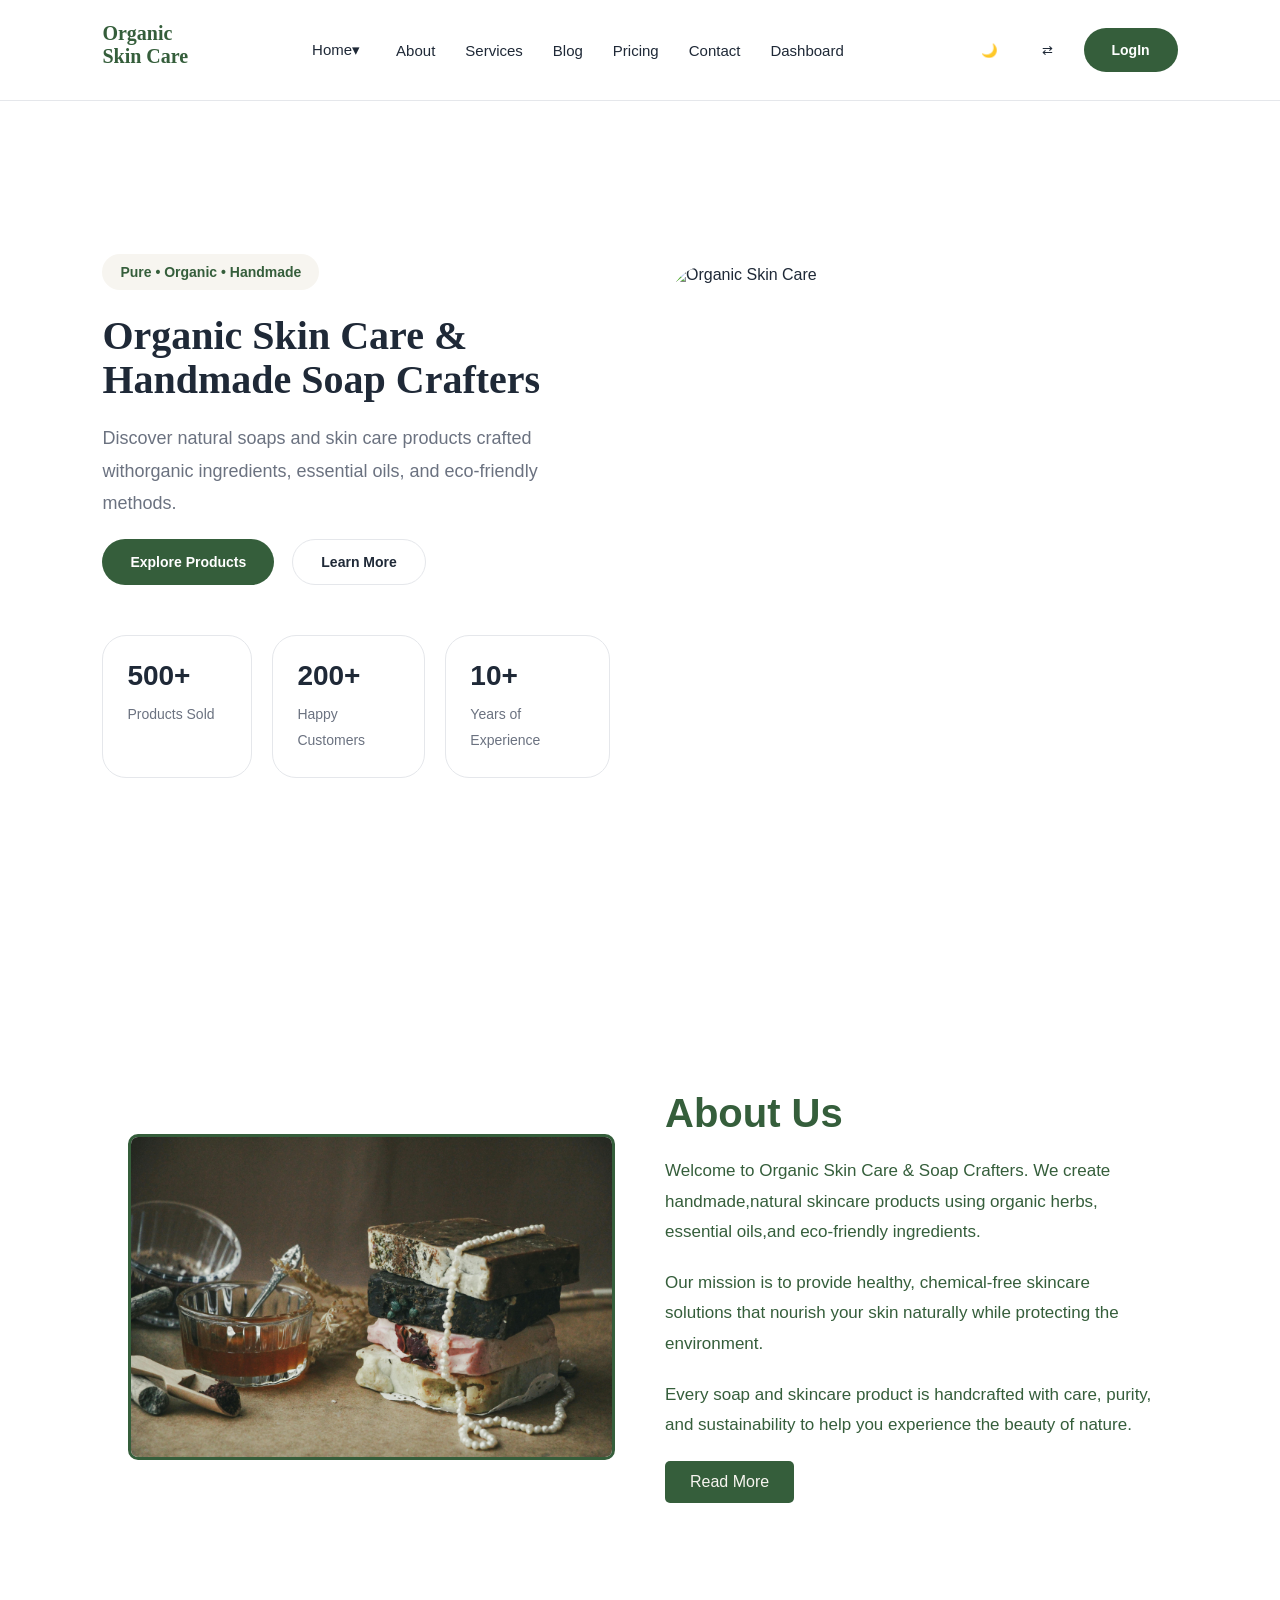
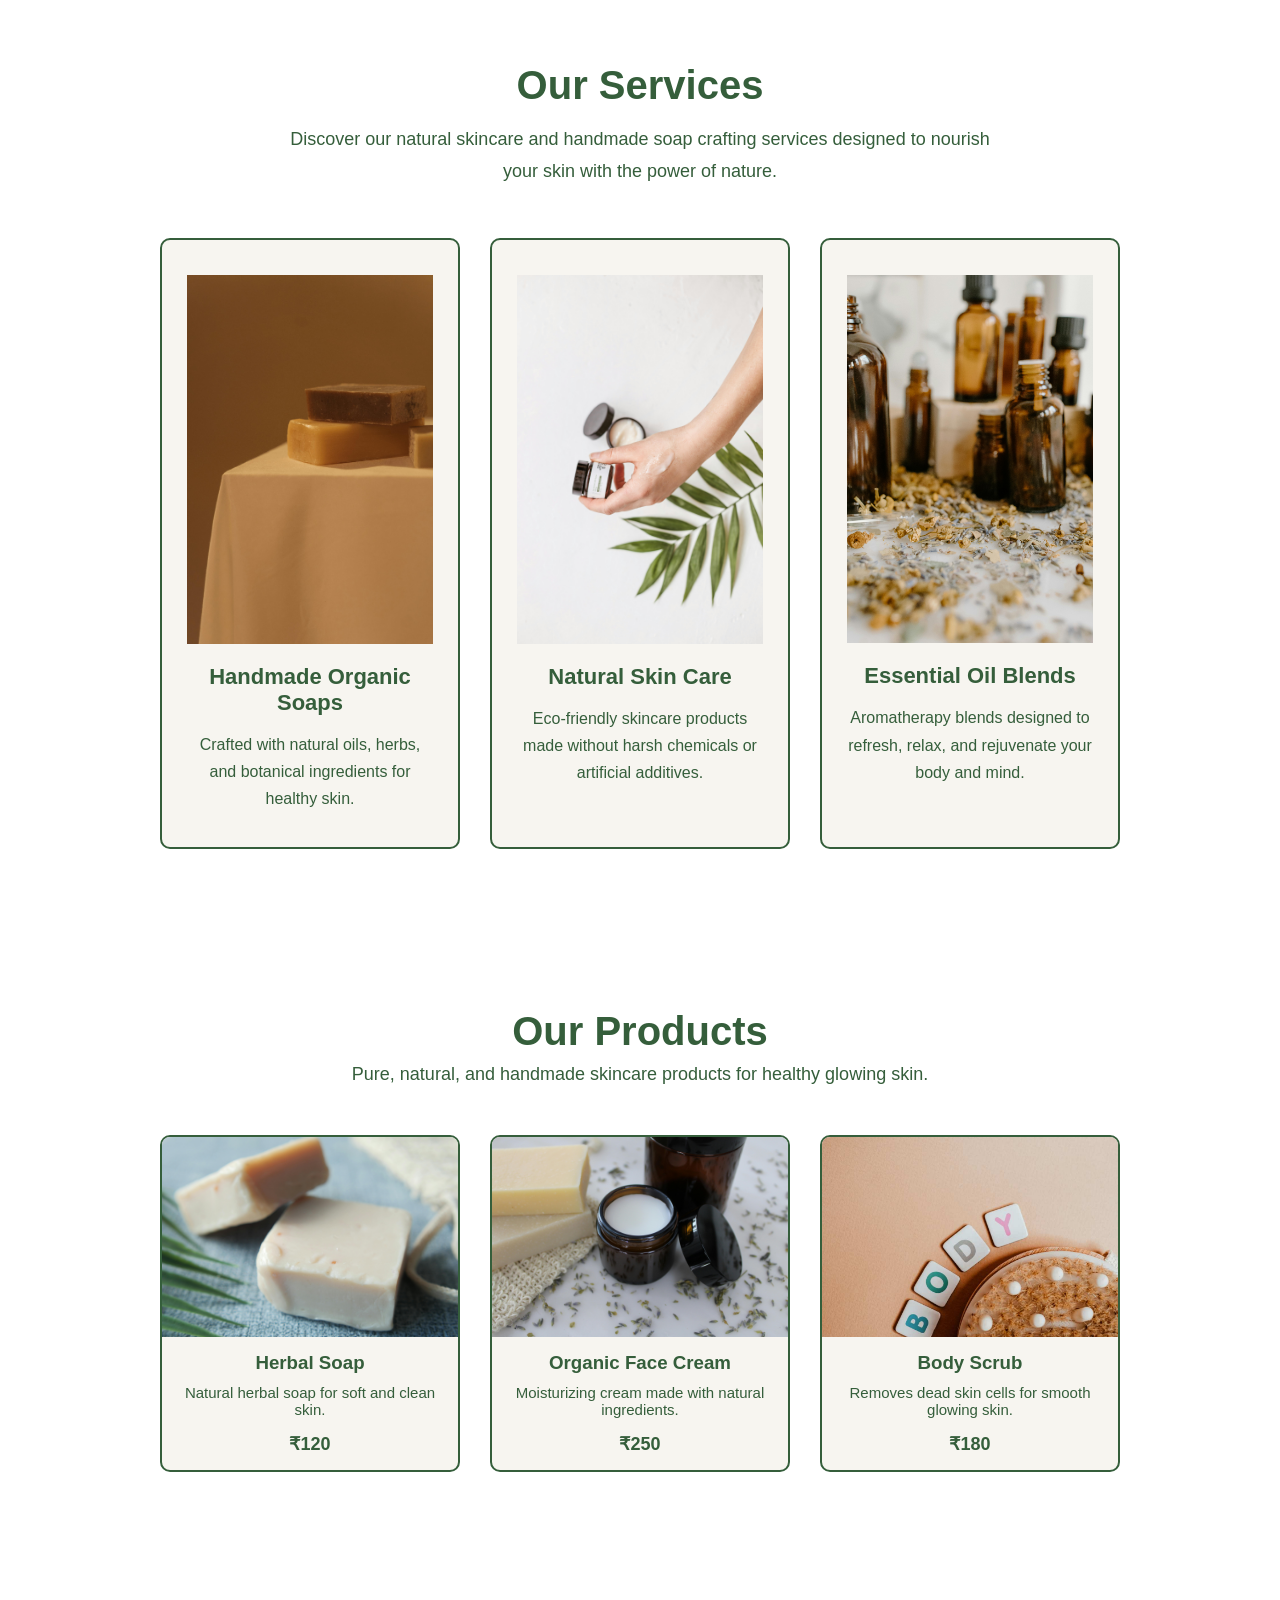
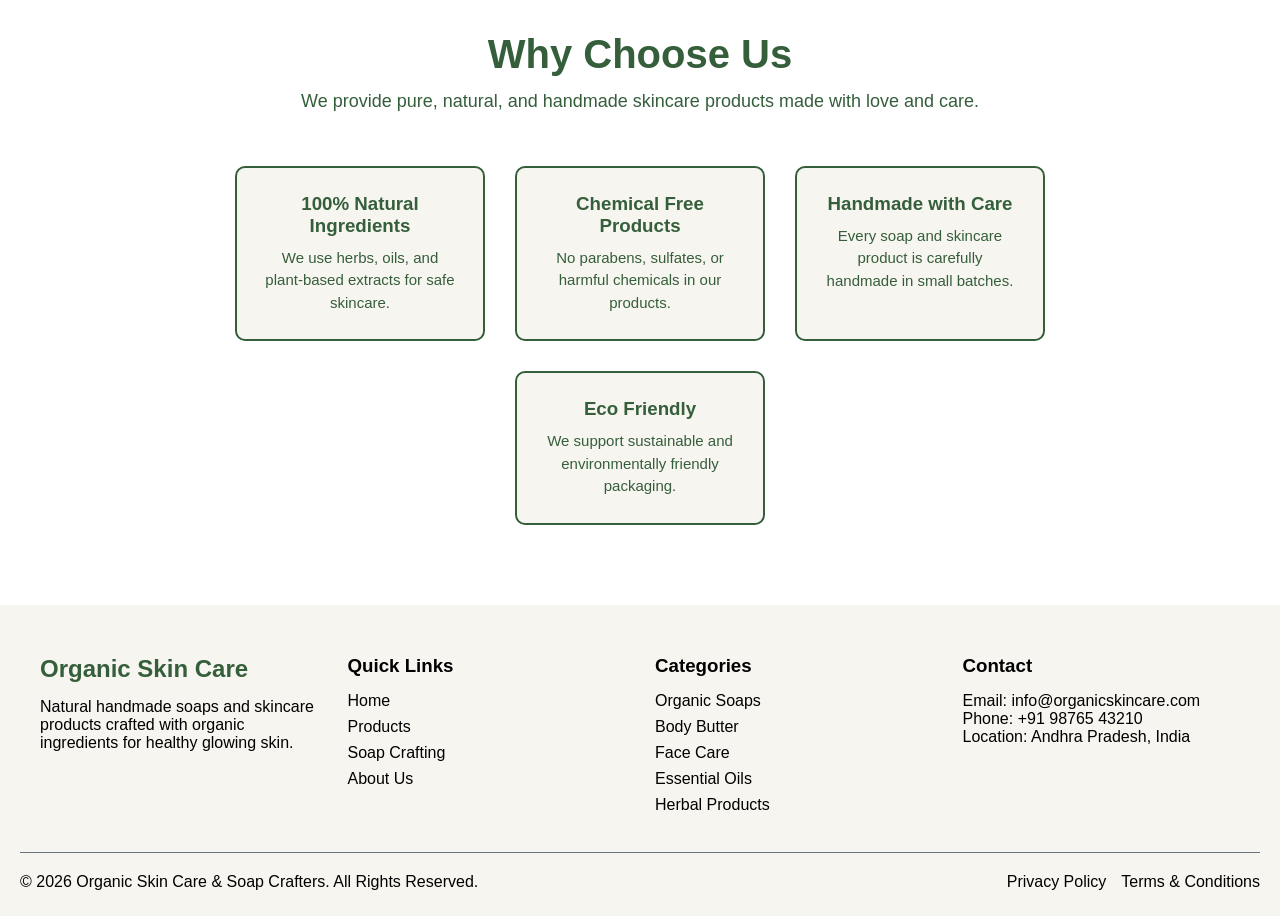
==== index.html @ d1e6b97d "first commit" ====
<!DOCTYPE html>
<html lang="en" dir="ltr">

<head>
  <meta charset="UTF-8">
  <meta name="viewport" content="width=device-width, initial-scale=1.0">
  <title>Organic Skin Care & Soap Crafters</title>
  <link rel="stylesheet" href="style.css">
</head>

<body>
  <header class="header">
      <div class="logo">
        <h2>Organic Skin Care</h2>
      </div>
    <nav class="navbar">
    <div class="nav-dropdown">
      <a href="#" class ="nav-home">
         Home▾
        <i data-lucide="chevron-down"></i>
      </a>
      <div class="dropdown-menu">
        <a href="index.html">Home-1</a>
        <a href="home-1.html">Home-2</a>
      </div>  
    </div>
    <a href="/about">About</a>
    <a href="#">Services</a>
    <a href="#">Blog</a>
    <a href="#">Pricing</a>
    <a href="#">Contact</a>
    <a href="#">Dashboard</a>
  </nav>
  <div class="header-actions">
     <button class="icon-btn" id="themeBtn">
        🌙
     </button>
    <button class="icon-btn" id="rtlBtn">
      ⇄
    </button>
    <button class="primary-btn">
        LogIn
    </button>
  </div>
  </header>

<section class="hero">
      <div class="hero-content">
        <span class="hero-tag">Pure • Organic • Handmade</span>
        <h1>Organic Skin Care & Handmade Soap Crafters</h1>
        <p>Discover natural soaps and skin care products crafted withorganic ingredients, essential oils, and eco-friendly methods.</p>
        <div class="hero-buttons">
          <button class="primary-btn">
            Explore Products
          </button>
          <button class="secondary-btn">
            Learn More
          </button>
        </div>
        <div class="hero-stats">
          <div class="stat-box">
            <h3>500+</h3>
            <p>Products Sold</p>
          </div>
          <div class="stat-box">
            <h3>200+</h3>
            <p>Happy Customers</p>
          </div>
          <div class="stat-box">
            <h3>10+</h3>
            <p>Years of Experience</p>
        </div>
        </div>
      </div>
      <div class="hero-image">
        <img
          src="https://images.unsplash.com/photo-1556228578-8c89e6adf883?q=80&w=1200&auto=format&fit=crop"
          alt="Organic Skin Care">
      </div>
  </section>

  <section class="about-section">
    <div class="about-container">
      <div class="about-image">
        <img src="images/image-7.jpg" alt="Organic Skin Care">
      </div>
      <div class="about-content">
        <h2>About Us</h2>
        <p>Welcome to Organic Skin Care & Soap Crafters. We create handmade,natural skincare products using organic herbs, essential oils,and eco-friendly ingredients.</p>
        <p>Our mission is to provide healthy, chemical-free skincare solutions that nourish your skin naturally while protecting the environment.</p>
        <p>Every soap and skincare product is handcrafted with care, purity, and sustainability to help you experience the beauty of nature.</p>        
        <a href="#" class="about-btn">Read More</a>      
      </div>    
    </div>  
  </section>

<section class="services-section">
  <div class="services-header">
    <h2>Our Services</h2>
    <p>
      Discover our natural skincare and handmade soap crafting services
      designed to nourish your skin with the power of nature.
    </p>
  </div>

  <div class="services-container">
    <div class="service-box">
      <img src="images/image-3.jpg" alt="Handmade Soap">
      <h3>Handmade Organic Soaps</h3>
      <p>
        Crafted with natural oils, herbs, and botanical ingredients for healthy skin.
      </p>
    </div>

    <div class="service-box">
      <img src="images/image-4.jpg" alt="Skin Care">
      <h3>Natural Skin Care</h3>
      <p>
        Eco-friendly skincare products made without harsh chemicals or artificial additives.
      </p>
    </div>

    <div class="service-box">
      <img src="images/image-5.jpg" alt="Essential Oils">
      <h3>Essential Oil Blends</h3>
      <p>
        Aromatherapy blends designed to refresh, relax, and rejuvenate your body and mind.
      </p>
    </div>
  </div>
</section>

<section class="products-section">
  <div class="products-header">
    <h2>Our Products</h2>
    <p>Pure, natural, and handmade skincare products for healthy glowing skin.</p>
  </div>
  <div class="products-container">
    <div class="product-card">
      <img src="images/image-1.jpg" alt="Herbal Soap">
      <h3>Herbal Soap</h3>
      <p>Natural herbal soap for soft and clean skin.</p>
      <span>₹120</span>
    </div>
   <div class="product-card">
  <img src="images/image-2.jpg" alt="Face Cream">
  <h3>Organic Face Cream</h3>
  <p>Moisturizing cream made with natural ingredients.</p>
  <span>₹250</span>
</div>

<div class="product-card">
  <img src="images/image-6.jpg" alt="Body Scrub">
  <h3>Body Scrub</h3>
  <p>Removes dead skin cells for smooth glowing skin.</p>
  <span>₹180</span>
</div>
  </div>
</section>

<section class="why-choose-section">
  <div class="why-header">
    <h2>Why Choose Us</h2>
    <p>
      We provide pure, natural, and handmade skincare products made with love and care.
    </p>
  </div>
  <div class="why-container">
    <div class="why-box">
      <h3>100% Natural Ingredients</h3>
      <p>We use herbs, oils, and plant-based extracts for safe skincare.</p>
    </div>

    <div class="why-box">
      <h3>Chemical Free Products</h3>
      <p>No parabens, sulfates, or harmful chemicals in our products.</p>
    </div>

    <div class="why-box">
      <h3>Handmade with Care</h3>
      <p>Every soap and skincare product is carefully handmade in small batches.</p>
    </div>

    <div class="why-box">
      <h3>Eco Friendly</h3>
      <p>We support sustainable and environmentally friendly packaging.</p>
    </div>
  </div>
</section>

<footer class="footer">

    <div class="footer-container">

        <div class="footer-box">
            <h2>Organic Skin Care</h2>
            <p>
                Natural handmade soaps and skincare products crafted with organic ingredients for healthy glowing skin.
            </p>
        </div>

        <div class="footer-box">
            <h3>Quick Links</h3>
            <ul>
                <li>Home</li>
                <li>Products</li>
                <li>Soap Crafting</li>
                <li>About Us</li>
            </ul>
        </div>

        <div class="footer-box">
            <h3>Categories</h3>
            <ul>
                <li>Organic Soaps</li>
                <li>Body Butter</li>
                <li>Face Care</li>
                <li>Essential Oils</li>
                <li>Herbal Products</li>
            </ul>
        </div>

        <div class="footer-box">
            <h3>Contact</h3>
            <p>Email: info@organicskincare.com</p>
            <p>Phone: +91 98765 43210</p>
            <p>Location: Andhra Pradesh, India</p>
        </div>

    </div>

    <!-- Bottom Line -->
    <div class="footer-bottom">
        <p>© 2026 Organic Skin Care & Soap Crafters. All Rights Reserved.</p>

        <div class="footer-links">
            <a href="#">Privacy Policy</a>
            <a href="#">Terms & Conditions</a>
        </div>
    </div>

</footer>

<script>
    const themeBtn = document.getElementById("themeBtn");

  themeBtn.addEventListener("click", () => {
    document.body.classList.toggle("light");
    if (document.body.classList.contains("light")) {
    themeBtn.innerHTML = "☀️";
  } else {
    themeBtn.innerHTML = "🌙";
  }
});
  
  const rtlBtn = document.getElementById("rtlBtn");
  
  rtlBtn.addEventListener("click", () => {
    const html = document.documentElement; 
    if (html.getAttribute("dir") === "rtl") {
      html.setAttribute("dir", "ltr");
    } else {
      html.setAttribute("dir", "rtl");
    }
  });
</script>
</body>
</html>
---- style.css ----
* {
  margin: 0;
  padding: 0;
  box-sizing: border-box;
}

:root {

  --primary-color: #355e3b;
  --secondary-color: #f7f5f0;

  --white: #ffffff;
  --black: #111111;

  --text-color: #1F2937;
  --light-text: #6B7280;

  --bg-color: #ffffff;
  --card-bg: #ffffff;

  --border-color: #E5E7EB;

  --transition: 0.3s ease;
}


body.dark-mode {
  background: #101010;
  color: #f5f5dc;
}

body.rtl-mode {
  direction: rtl;
}

body {
  font-family: 'Inter', sans-serif;
  background: var(--bg-color);
  color: var(--text-color);
  transition: var(--transition);
  overflow-x: hidden;
}


html {
  scroll-behavior: smooth;
}

img {
  width: 100%;
  display: block;
}

a {
  text-decoration: none;
}

ul {
  list-style: none;
}

section {
  padding: 100px 8%;
}

.center {
  text-align: center;
}

.top-bar {
  background: var(--primary-color);
  color: white;
  text-align: center;
  padding: 14px;
  font-size: 14px;
  font-weight: 500;
}

.header {
  width: 100%;
  padding: 22px 8%;
  display: flex;
  align-items: center;
  justify-content: space-between;
  position: sticky;
  top: 0;
  z-index: 1000;
  background: rgba(255,255,255,0.9);
  backdrop-filter: blur(12px);
  border-bottom: 1px solid var(--border-color);
}

body.dark-mode .header {
  background: rgba(17,17,17,0.9);
}

.logo h2 {
  font-family: 'Playfair Display', serif;
  font-size: 20px;
  color: var(--primary-color);
  margin-bottom: 10px;
  max-width: 100px;  
}

.nav-dropdown {
  position: relative;
  display: flex;
  align-items: center;
}

.navbar {
  display: flex;
  align-items: center;
  gap: 30px;
}

.navbar a {
  text-decoration: none;
  color: var(--text-color);
  font-size: 15px;
  font-weight: 500;
  transition: 0.3s ease;
}

.navbar a:hover {
  color: var(--primary-color);
}

.nav-dropdown {
  position: relative;
}

.nav-home {
  display: flex;
  align-items: center;
  gap: 6px;
}

.dropdown-menu {
  position: absolute;
  top: 38px;
  left: 0;
  min-width: 180px;
  background: var(--card-bg);
  border: 1px solid var(--border-color);
  border-radius: 18px;
  padding: 14px;
  display: flex;
  flex-direction: column;
  gap: 10px;
  opacity: 0;
  visibility: hidden;
  transform: translateY(10px);
  transition: 0.3s ease;
  z-index: 999;
}

.nav-dropdown:hover .dropdown-menu {
  opacity: 1;
  visibility: visible;
  transform: translateY(0);
}

.dropdown-menu a {
  padding: 10px 14px;
  border-radius: 12px;
}

.dropdown-menu a:hover {
  background: var(--secondary-color);
  color: var(--primary-color);
}

.header-actions {
  display: flex;
  align-items: center;
  gap: 14px;
  margin-left: 14px;
}

.primary-btn,
.secondary-btn {
  padding: 14px 28px;
  border-radius: 999px;
  font-size: 14px;
  font-weight: 600;
  cursor: pointer;
  transition: var(--transition);
}

.primary-btn {
  background: var(--primary-color);
  color: white;
  border: none;
}

.primary-btn:hover {
  transform: translateY(-3px);
  box-shadow: 0 10px 30px var(--primary-color);
}

.secondary-btn {
  background: transparent;
  border: 1px solid var(--border-color);
  color: var(--text-color);
}

.secondary-btn:hover {
  border-color: var(--primary-color);
  color: var(--primary-color);
}

.icon-btn{
      width:44px;
      height:44px;
      border:none;
      border-radius:12px;
      background:var(--soft);
      color:var(--text);
      display:flex;
      align-items:center;
      justify-content:center;
      cursor:pointer;
      transition:.25s ease;
      border:1px solid var(--border);
    }

    .icon-btn:hover{
      transform:translateY(-2px);
      background:var(--secondary);
    }

    .btn{
      height:44px;
      padding:0 20px;
      border-radius:12px;
      border:none;
      cursor:pointer;
      font-weight:600;
      transition:.25s ease;
      display:flex;
      align-items:center;
      justify-content:center;
      white-space:nowrap;
    }

    .btn-secondary{
      background:var(--secondary);
      color:var(--text);
      border:1px solid var(--border);
    }

    .btn-primary{
      background:var(--primary);
      color:white;
    }

    .btn-primary:hover{
      background:var(--primary-hover);
    }

    .btn:hover{
      transform:translateY(-2px);
    }

.hero {
  min-height: 100vh;
  display: grid;
  grid-template-columns: repeat(2, 1fr);
  gap: 60px;
  align-items: center;
  margin-top:10px;
  padding-top:10px;
}

.hero-tag,
.section-tag {
  display: inline-block;
  padding: 10px 18px;
  background: var(--secondary-color);
  color: var(--primary-color);
  border-radius: 999px;
  font-size: 14px;
  font-weight: 600;
  margin-bottom: 24px;
}

.hero-content h1 {
  font-size: 40px;
  line-height: 1.1;
  font-family: 'Playfair Display', serif;
  margin-bottom: 20px;
}

.hero-content p {
  font-size: 18px;
  line-height: 1.8;
  color: var(--light-text);
  margin-bottom: 20px;
  max-width: 600px;
}

.hero-buttons {
  display: flex;
  gap: 18px;
  margin-bottom: 50px;
}

.hero-stats {
  display: flex;
  gap: 20px;
}

.stat-box {
  padding: 24px;
  border-radius: 24px;
  background: var(--card-bg);
  border: 1px solid var(--border-color);
  min-width: 150px;
}

.stat-box h3 {
  font-size: 28px;
  margin-bottom: 10px;
}

.stat-box p {
  margin: 0;
  font-size: 14px;
}

.hero-image img {
  height: 500px;
  object-fit: cover;
  border-radius: 36px;
}

@media(max-width:768px){
    .navbar{
        flex-direction: column;
        height: auto;
        padding: 20px;
        gap: 20px;
    }

    .nav-dropdown{
        flex-wrap: wrap;
        justify-content: center;
        gap: 18px;
    }

    .header-actions{
        flex-wrap: wrap;
        justify-content: center;
    }

    .hero{
        text-align: center;
        justify-content: center;
        padding: 0 5%;
    }

    .hero-content h1{
        font-size: 48px;
        line-height: 62px;
    }

    .hero-content p{
        font-size: 17px;
        line-height: 28px;
    }

    .hero-buttons{
        justify-content: center;
        flex-wrap: wrap;
    }
    .hero-image img {
        height: auto;
        width: 100%;
    }
}

.section-title {
  margin-bottom: 70px;
}

.section-title h2 {
  font-size: 52px;
  line-height: 1.2;
  font-family: 'Playfair Display', serif;
  margin-top: 20px;
}

.about-section{
  padding: 80px 10%;
  background: white;
}

.about-container{
  display: flex;
  align-items: center;
  justify-content: space-between;
  gap: 50px;
  flex-wrap: wrap;
}

.about-image{
  flex: 1;
}

.about-image img{
  width: 100%;
  border-radius: 10px;
  border: 3px solid #355e3b;
}

.about-content{
  flex: 1;
  min-width: 300px;
}

.about-content h2{
  font-size: 40px;
  color: #355e3b;
  margin-bottom: 20px;
}

.about-content p{
  font-size: 17px;
  line-height: 1.8;
  color: #355e3b;
  margin-bottom: 20px;
}

.about-btn{
  display: inline-block;
  padding: 12px 25px;
  background: #355e3b;
  color: #f7f5f0;
  text-decoration: none;
  border-radius: 5px;
  transition: 0.3s;
}

.about-btn:hover{
  opacity: 0.9;
}

@media(max-width: 768px){
  .about-container{
    flex-direction: column;
    text-align: center;
  }
  .about-content h2{
    font-size: 32px;
  }
}

.services-section{
  padding: 80px 10%;
  background: white;
}

.services-header{
  text-align: center;
  margin-bottom: 50px;
}

.services-header h2{
  font-size: 40px;
  color: #355e3b;
  margin-bottom: 15px;
}

.services-header p{
  font-size: 18px;
  color: #355e3b;
  max-width: 700px;
  margin: auto;
  line-height: 1.8;
}

.services-container{
  display: flex;
  justify-content: center;
  gap: 30px;
  flex-wrap: wrap;
}

.service-box{
  background: #f7f5f0;
  border: 2px solid #355e3b;
  width: 300px;
  padding: 35px 25px;
  text-align: center;
  border-radius: 10px;
  transition: 0.3s;
}

.service-box:hover{
  background: #355e3b;
  color: #f7f5f0;
  transform: translateY(-8px);
}

.service-box img{
  width: 100%;
  margin-bottom: 20px;
  filter: none;
}

.service-box h3{
  font-size: 22px;
  color: #355e3b;
  margin-bottom: 15px;
}

.service-box p{
  font-size: 16px;
  color: #355e3b;
  line-height: 1.7;
}

.service-box:hover h3,
.service-box:hover p{
  color: #f7f5f0;
}

@media(max-width: 768px){
  .services-header h2{
    font-size: 32px;
  }
  .service-box{
    width: 100%;
  }
}

.products-section{
  padding: 80px 10%;
  background: white;
}

.products-header{
  text-align: center;
  margin-bottom: 50px;
}

.products-header h2{
  font-size: 40px;
  color: #355e3b;
  margin-bottom: 10px;
}

.products-header p{
  font-size: 18px;
  color: #355e3b;
}

.products-container{
  display: flex;
  justify-content: center;
  gap: 30px;
  flex-wrap: wrap;
}

.product-card{
  width: 300px;
  border: 2px solid #355e3b;
  border-radius: 10px;
  overflow: hidden;
  text-align: center;
  background: #f7f5f0;
  transition: 0.3s;
}

.product-card:hover{
  transform: translateY(-8px);
  background: #355e3b;
}

.product-card img{
  width: 100%;
  height: 200px;
  object-fit: cover;
}

.product-card h3{
  color: #355e3b;
  margin: 15px 0 10px;
}

.product-card p{
  color: #355e3b;
  font-size: 15px;
  padding: 0 10px;
}

.product-card span{
  display: block;
  margin: 15px 0;
  font-size: 18px;
  font-weight: bold;
  color: #355e3b;
}

.product-card:hover h3,
.product-card:hover p,
.product-card:hover span{
  color: #f7f5f0;
}

@media(max-width: 768px){
  .products-header h2{
    font-size: 32px;
  }
  .product-card{
    width: 100%;
  }
}

.why-choose-section{
  padding: 80px 10%;
  background: white;
}

.why-header{
  text-align: center;
  margin-bottom: 50px;
}

.why-header h2{
  font-size: 40px;
  color: #355e3b;
  margin-bottom: 10px;
}

.why-header p{
  font-size: 18px;
  color: #355e3b;
  max-width: 700px;
  margin: auto;
  line-height: 1.6;
}

.why-container{
  display: flex;
  justify-content: center;
  gap: 30px;
  flex-wrap: wrap;
}

.why-box{
  width: 250px;
  padding: 25px;
  border: 2px solid #355e3b;
  border-radius: 10px;
  text-align: center;
  background: #f7f5f0;
  transition: 0.3s;
}

.why-box:hover{
  background: #355e3b;
  transform: translateY(-8px);
}

.why-box h3{
  color: #355e3b;
  margin-bottom: 10px;
}

.why-box p{
  color: #355e3b;
  font-size: 15px;
  line-height: 1.5;
}

.why-box:hover h3,
.why-box:hover p{
  color: #f7f5f0;
}

@media(max-width: 768px){
  .why-header h2{
    font-size: 32px;
  }
  .why-box{
    width: 100%;
  }
}

.footer {
    background: var(--secondary-color);
    color: black;
    padding: 50px 20px 20px;
}

.footer-container {
    display: grid;
    grid-template-columns: repeat(4, 1fr);
    gap: 30px;
    max-width: 1200px;
    margin: auto;
}

.footer-box h2 {
    color: var(--primary-color);
}

.footer-box h3,
.footer-box h2 {
    margin-bottom: 15px;
}

.footer-box ul {
    list-style: none;
    padding: 0;
}

.footer-box ul li {
    margin-bottom: 8px;
}

.footer-bottom {
    margin-top: 30px;
    border-top: 1px solid var(--light-text);
    padding-top: 15px;
    text-align: right;
    display: flex;
    justify-content: space-between;
    align-items: center;
    flex-wrap: wrap;
}

.footer-bottom p {
    margin: 5px 0;
    text-align: left;
}

.footer-links {
    display: flex;
    gap: 15px;
}

.footer-links a {
    color: black;
    text-decoration: none;
}

@media (max-width: 768px) {

    .footer-container {
        grid-template-columns: 1fr;
        text-align: center;
    }

    .footer-bottom {
        flex-direction: column;
        text-align: center;
        gap: 10px;
    }
    .footer-links {
        justify-content: right;
    }
}
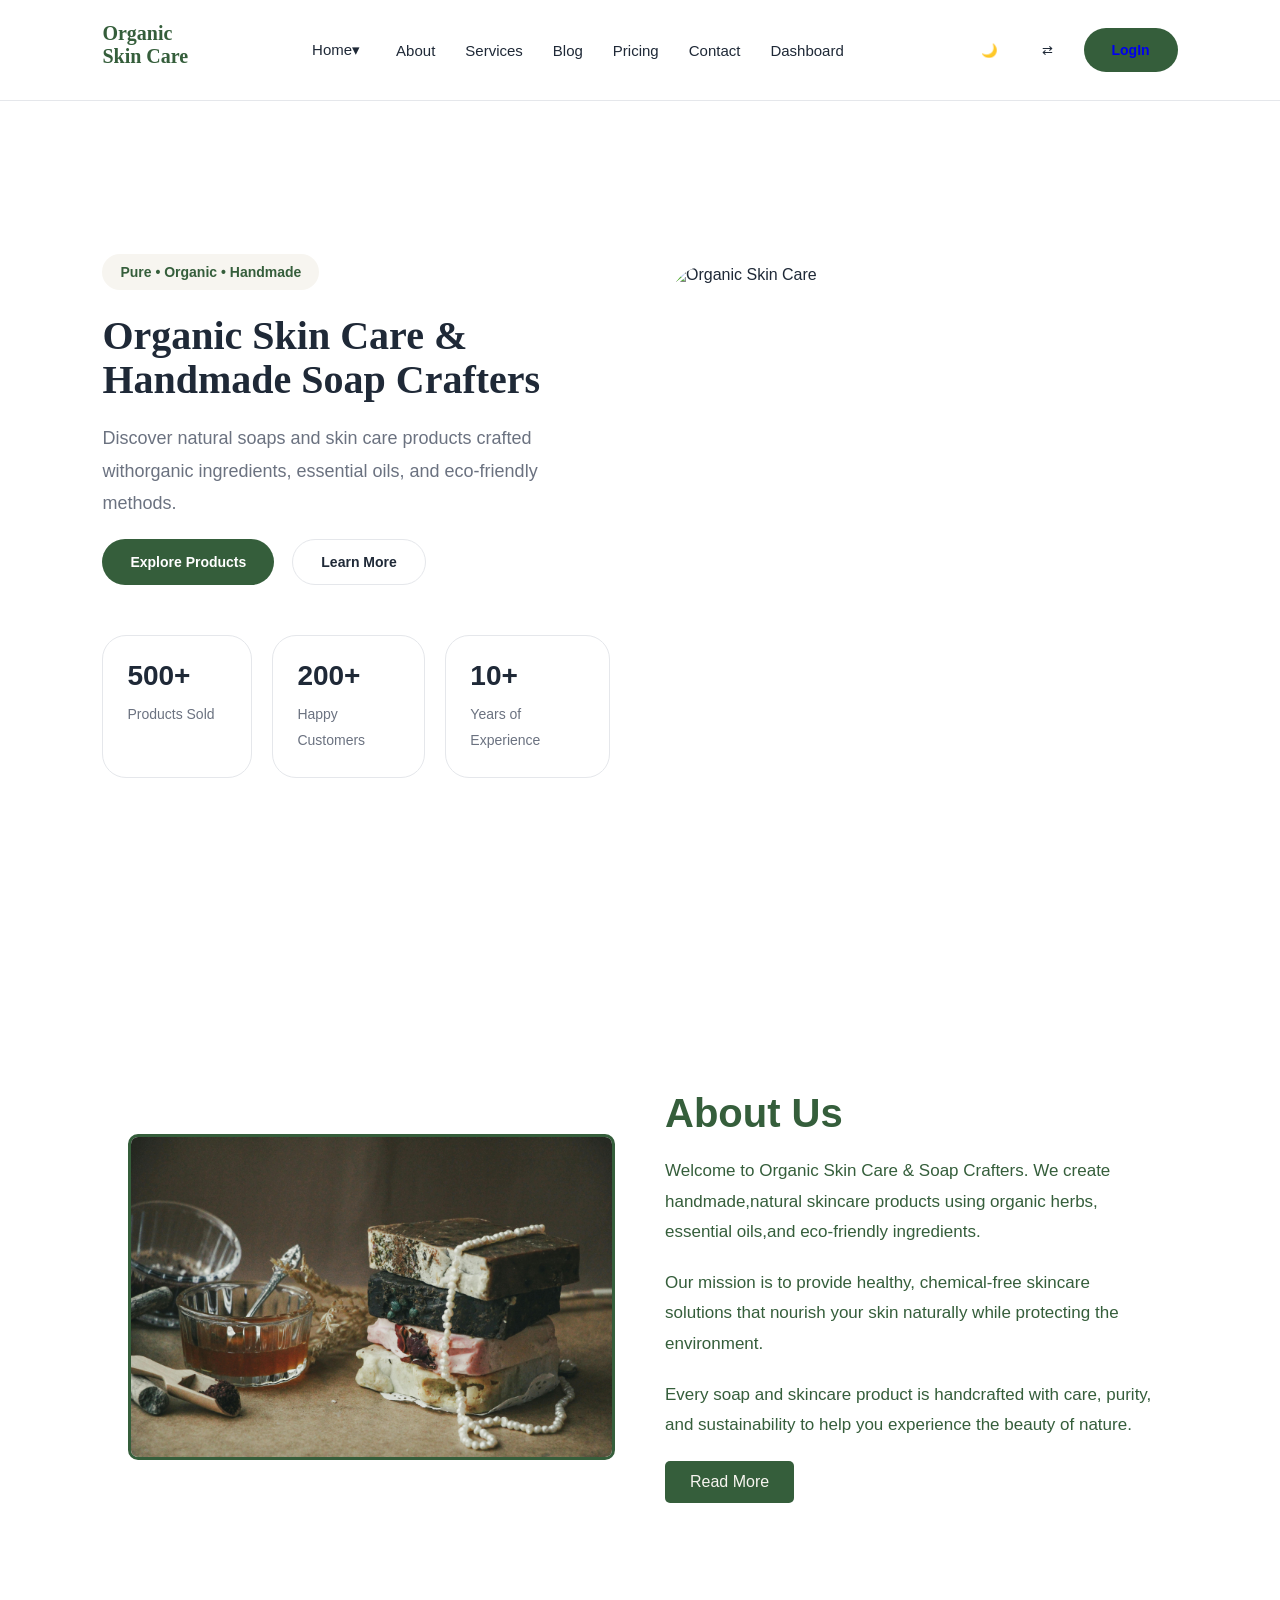
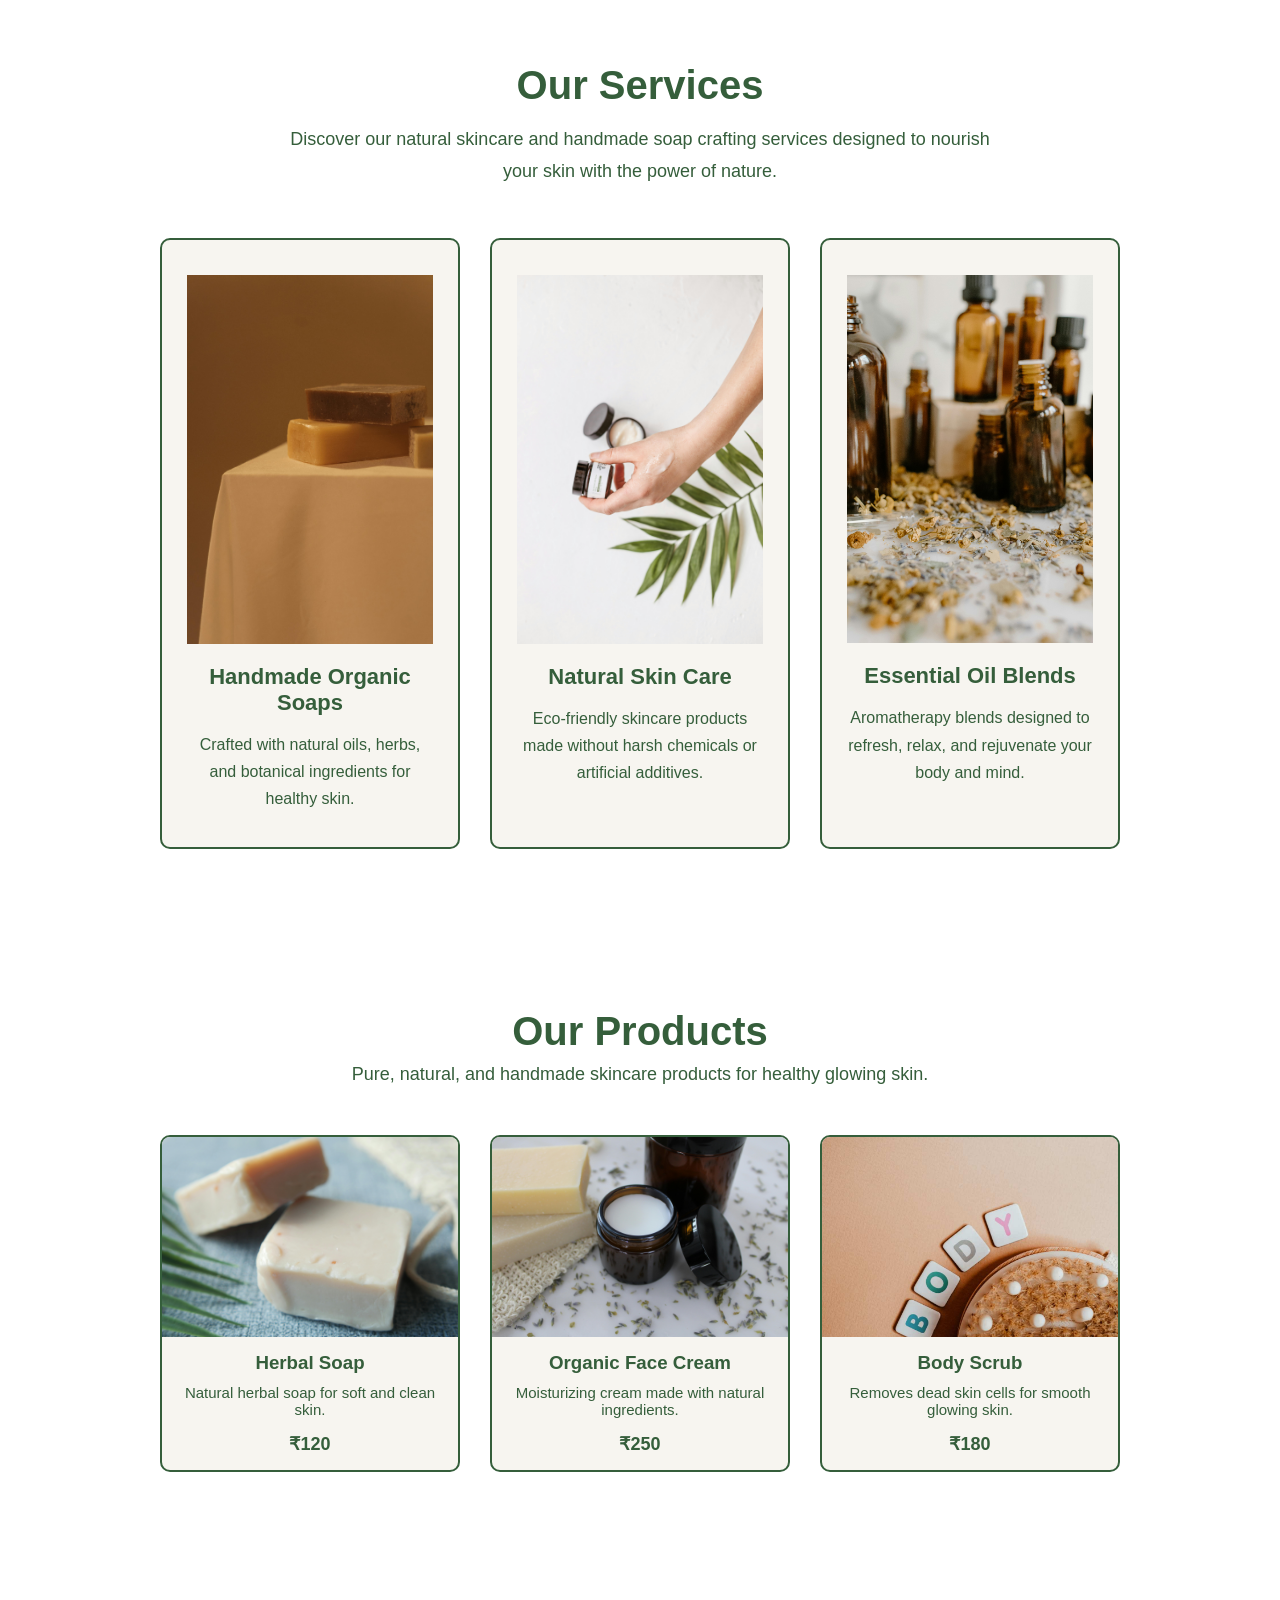
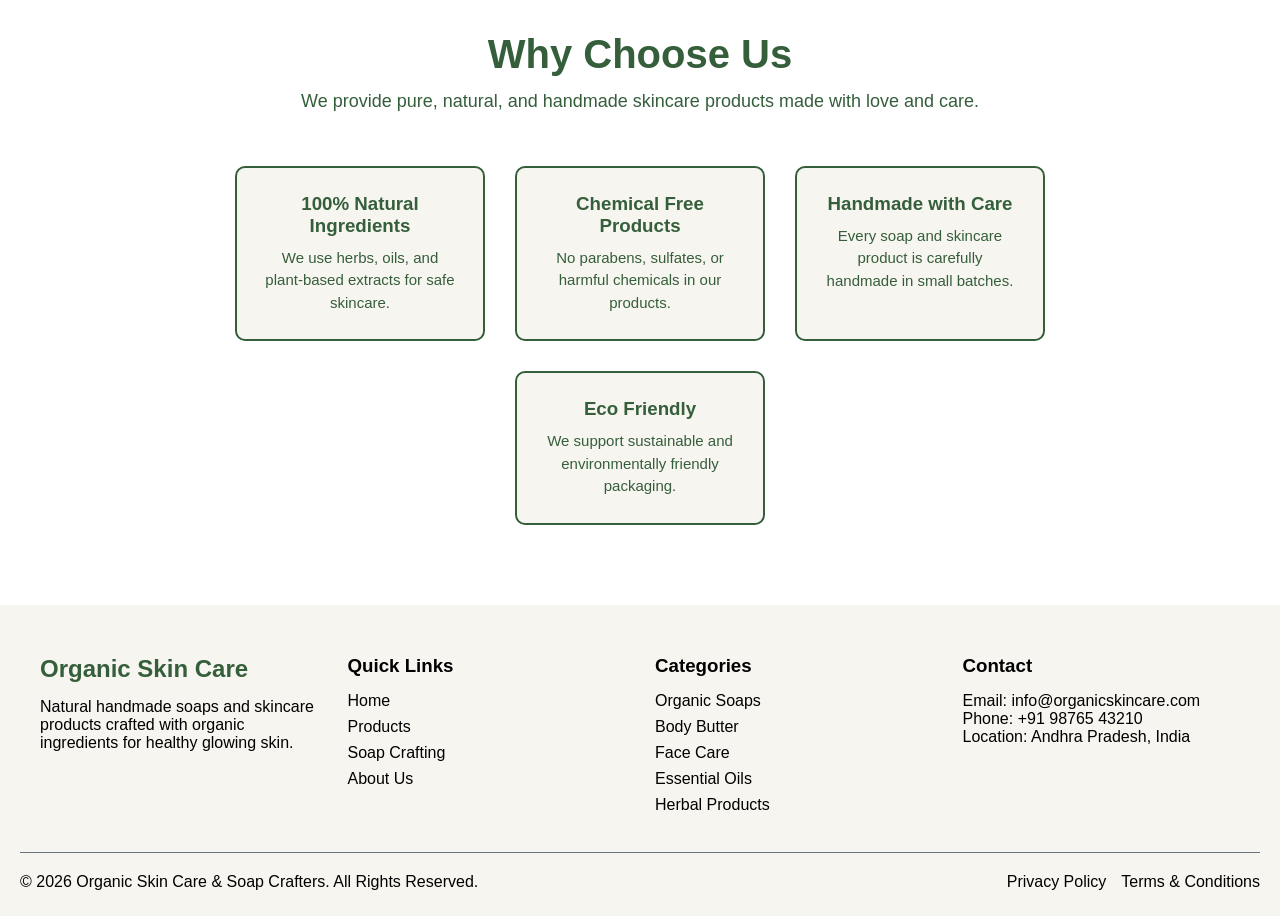
==== commit 9ed8556c: "first commit" ====
--- a/index.html
+++ b/index.html
@@ -6,6 +6,10 @@
   <meta name="viewport" content="width=device-width, initial-scale=1.0">
   <title>Organic Skin Care & Soap Crafters</title>
   <link rel="stylesheet" href="style.css">
+
+  <link rel="preconnect" href="https://fonts.googleapis.com">
+    <link rel="preconnect" href="https://fonts.gstatic.com" crossorigin>
+    <link href="https://fonts.googleapis.com/css2?family=Cormorant+Garamond:wght@400;500;600;700&family=Inter:wght@300;400;500;600;700&display=swap%22 rel="stylesheet">
 </head>
 
 <body>
@@ -25,11 +29,11 @@
       </div>  
     </div>
     <a href="/about">About</a>
-    <a href="#">Services</a>
-    <a href="#">Blog</a>
-    <a href="#">Pricing</a>
-    <a href="#">Contact</a>
-    <a href="#">Dashboard</a>
+    <a href="/services">Services</a>
+    <a href="/blog">Blog</a>
+    <a href="/pricing">Pricing</a>
+    <a href="/contact">Contact</a>
+    <a href="/dashboard">Dashboard</a>
   </nav>
   <div class="header-actions">
      <button class="icon-btn" id="themeBtn">
@@ -39,7 +43,7 @@
       ⇄
     </button>
     <button class="primary-btn">
-        LogIn
+        <a href="/login">LogIn</a>
     </button>
   </div>
   </header>
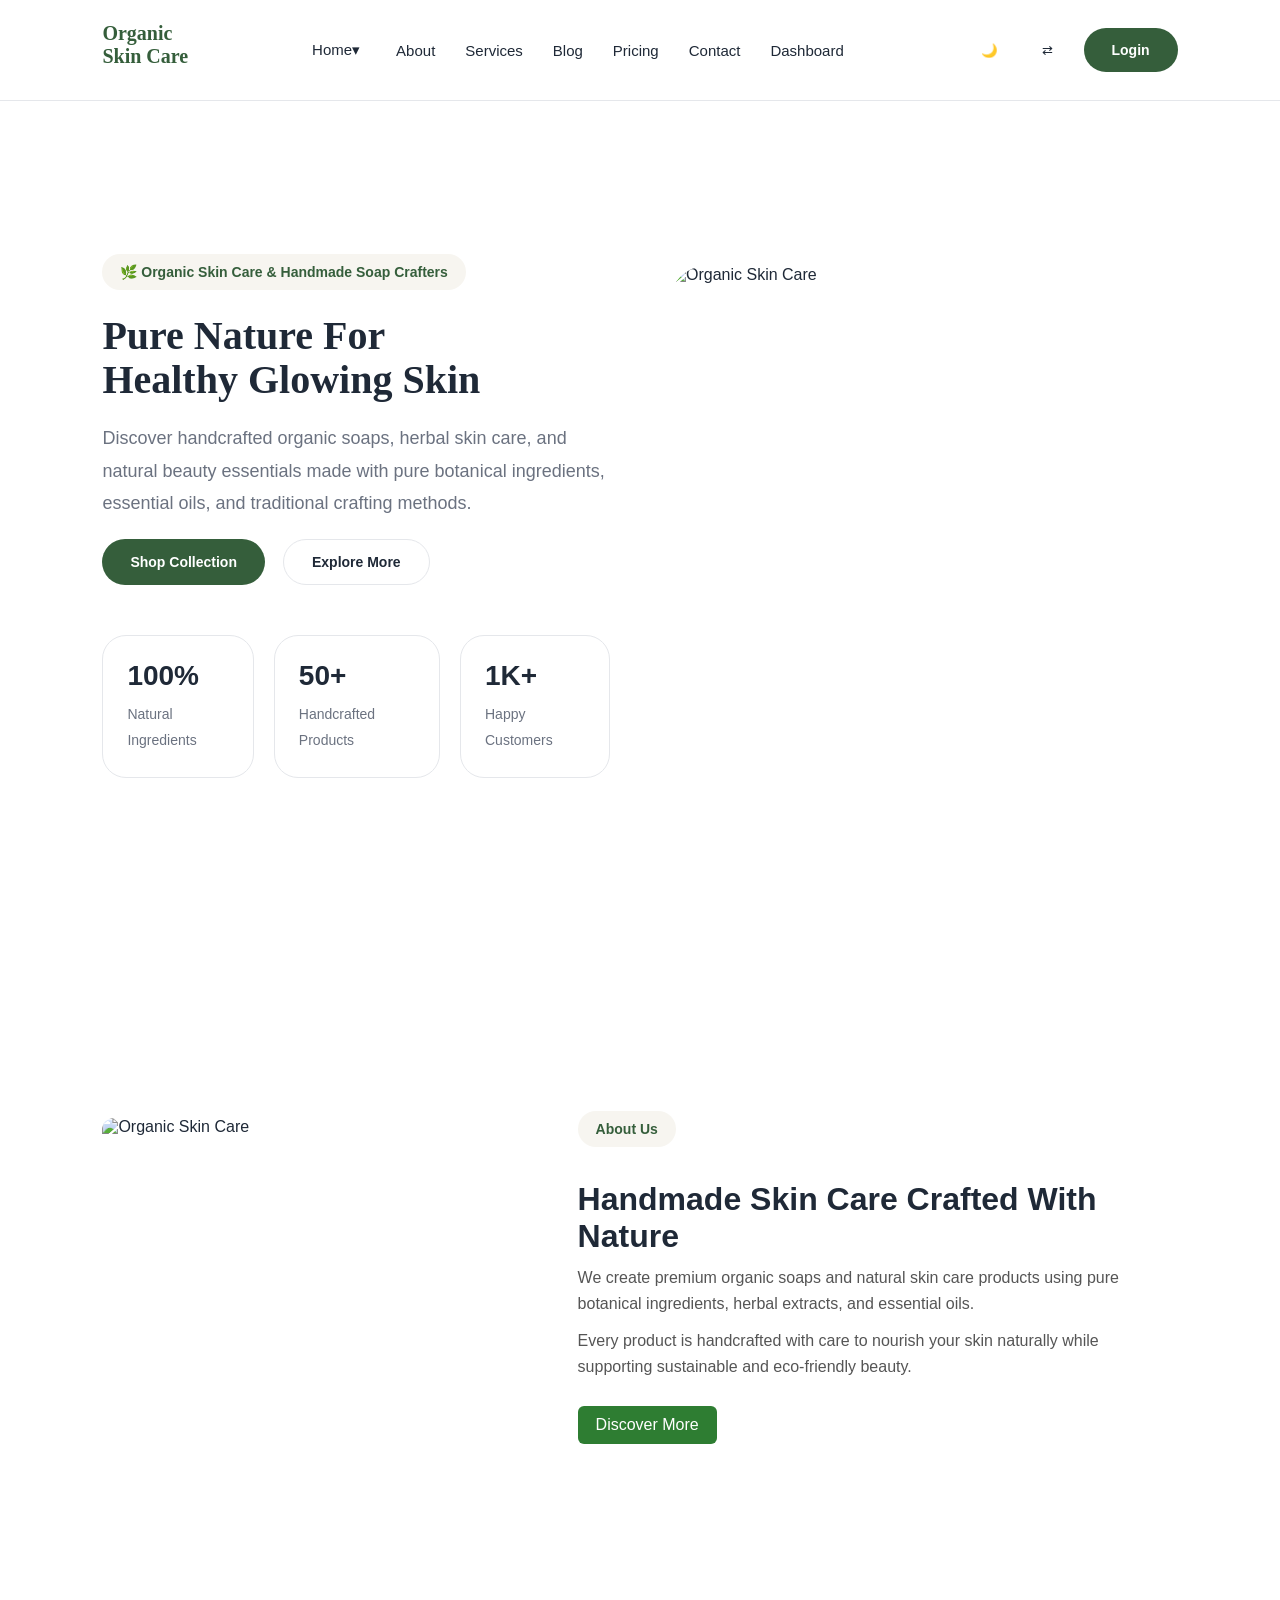
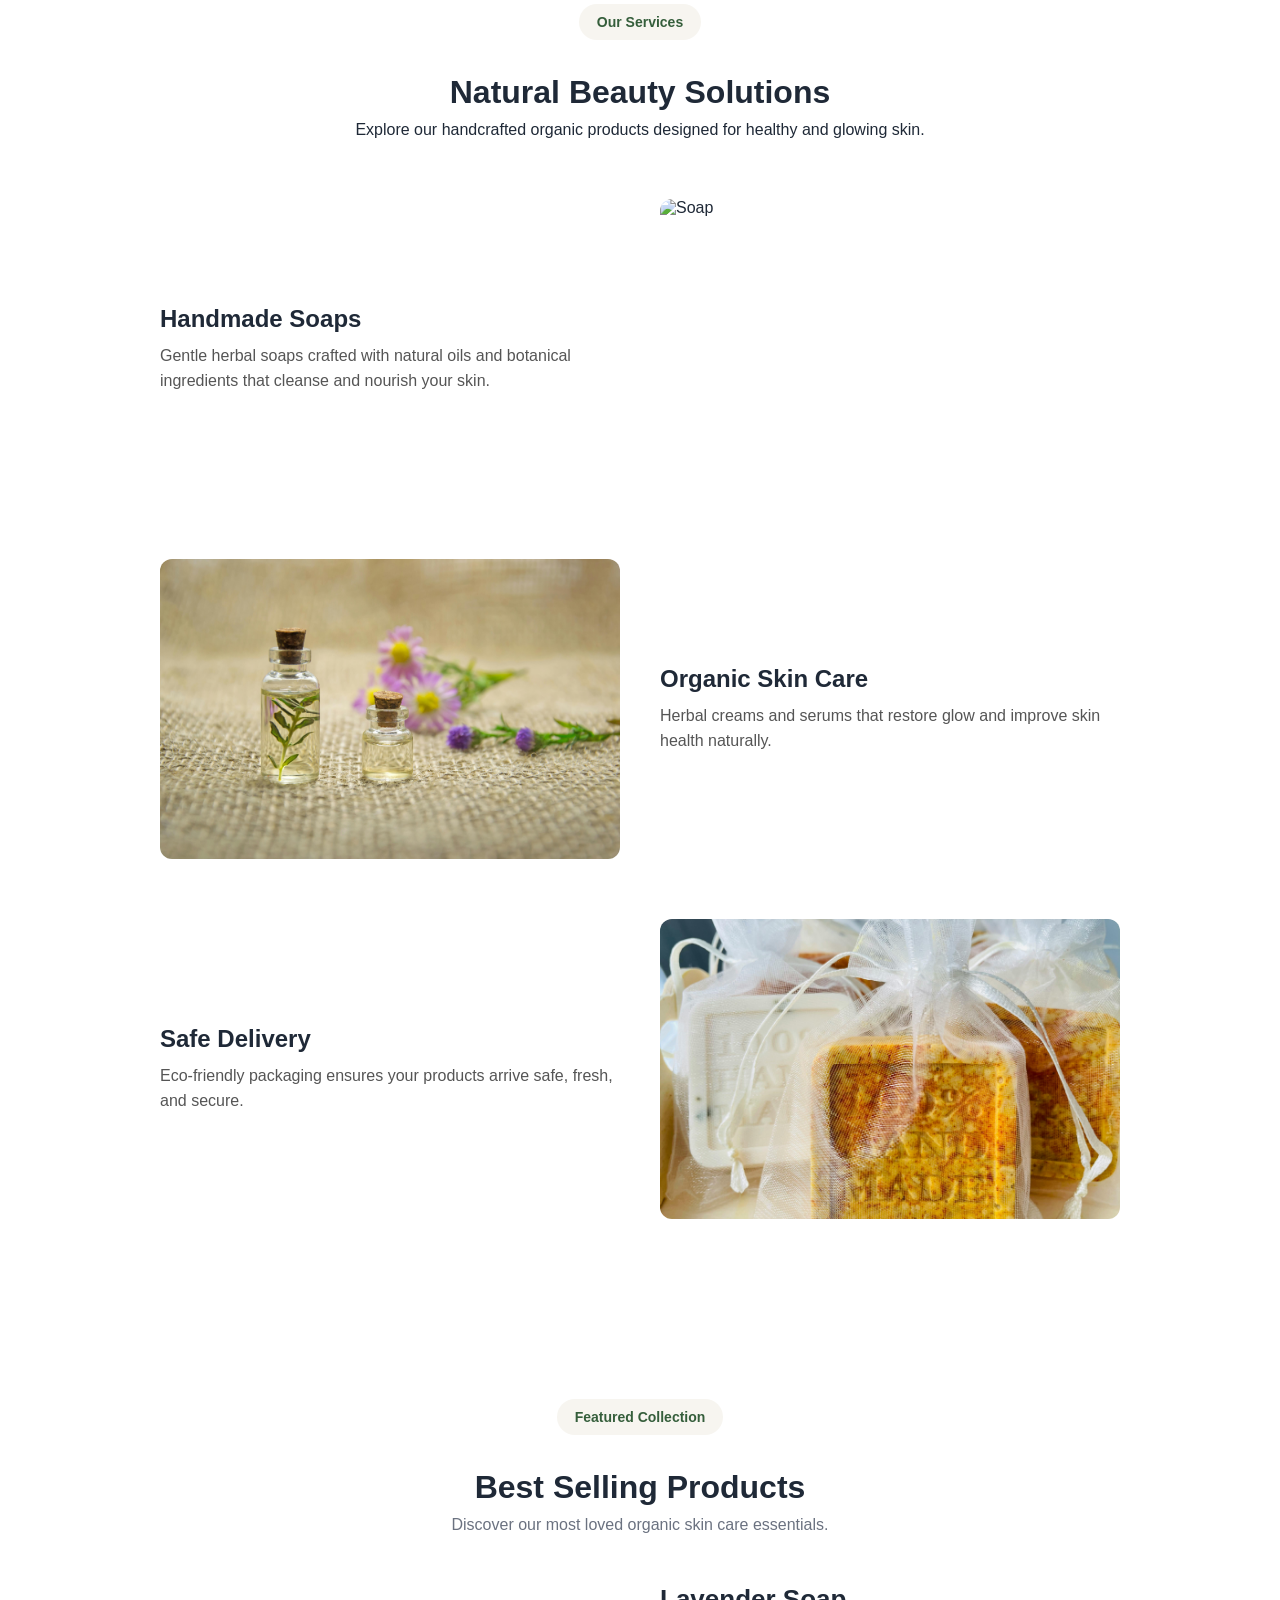
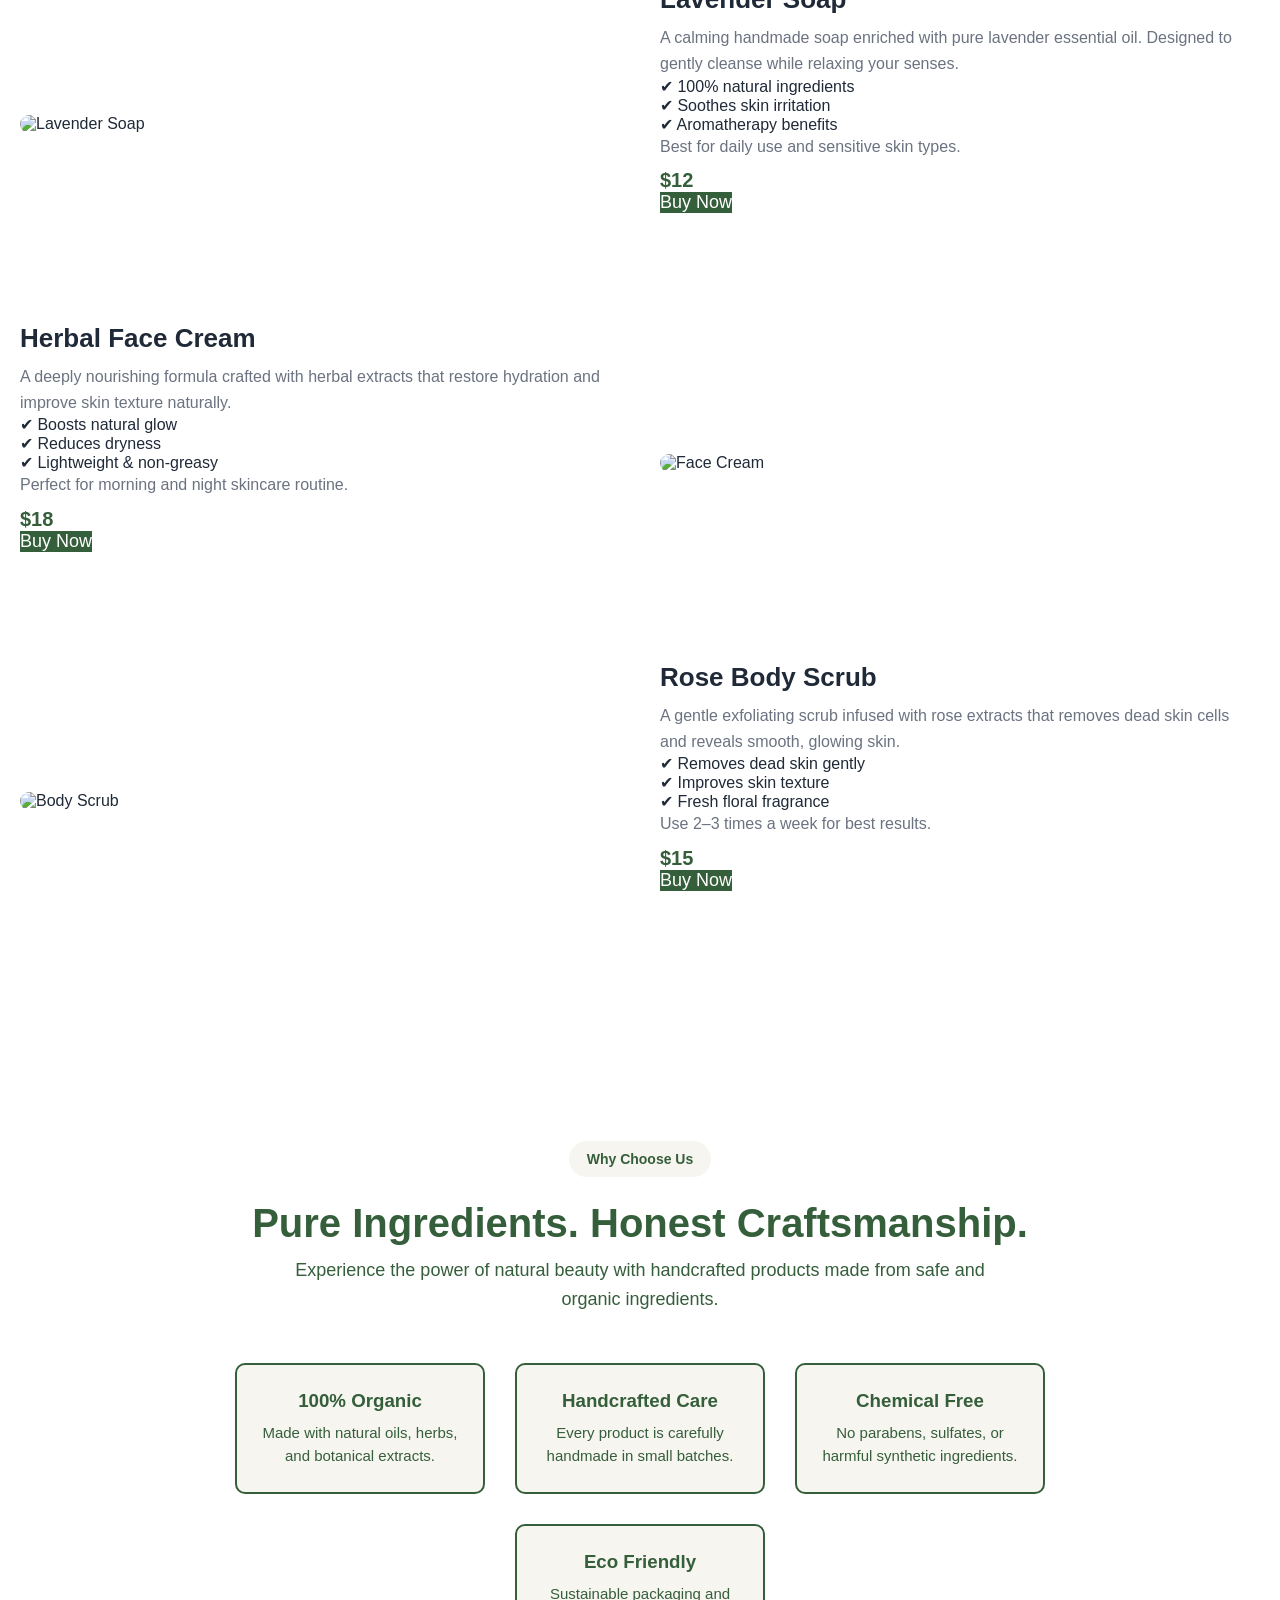
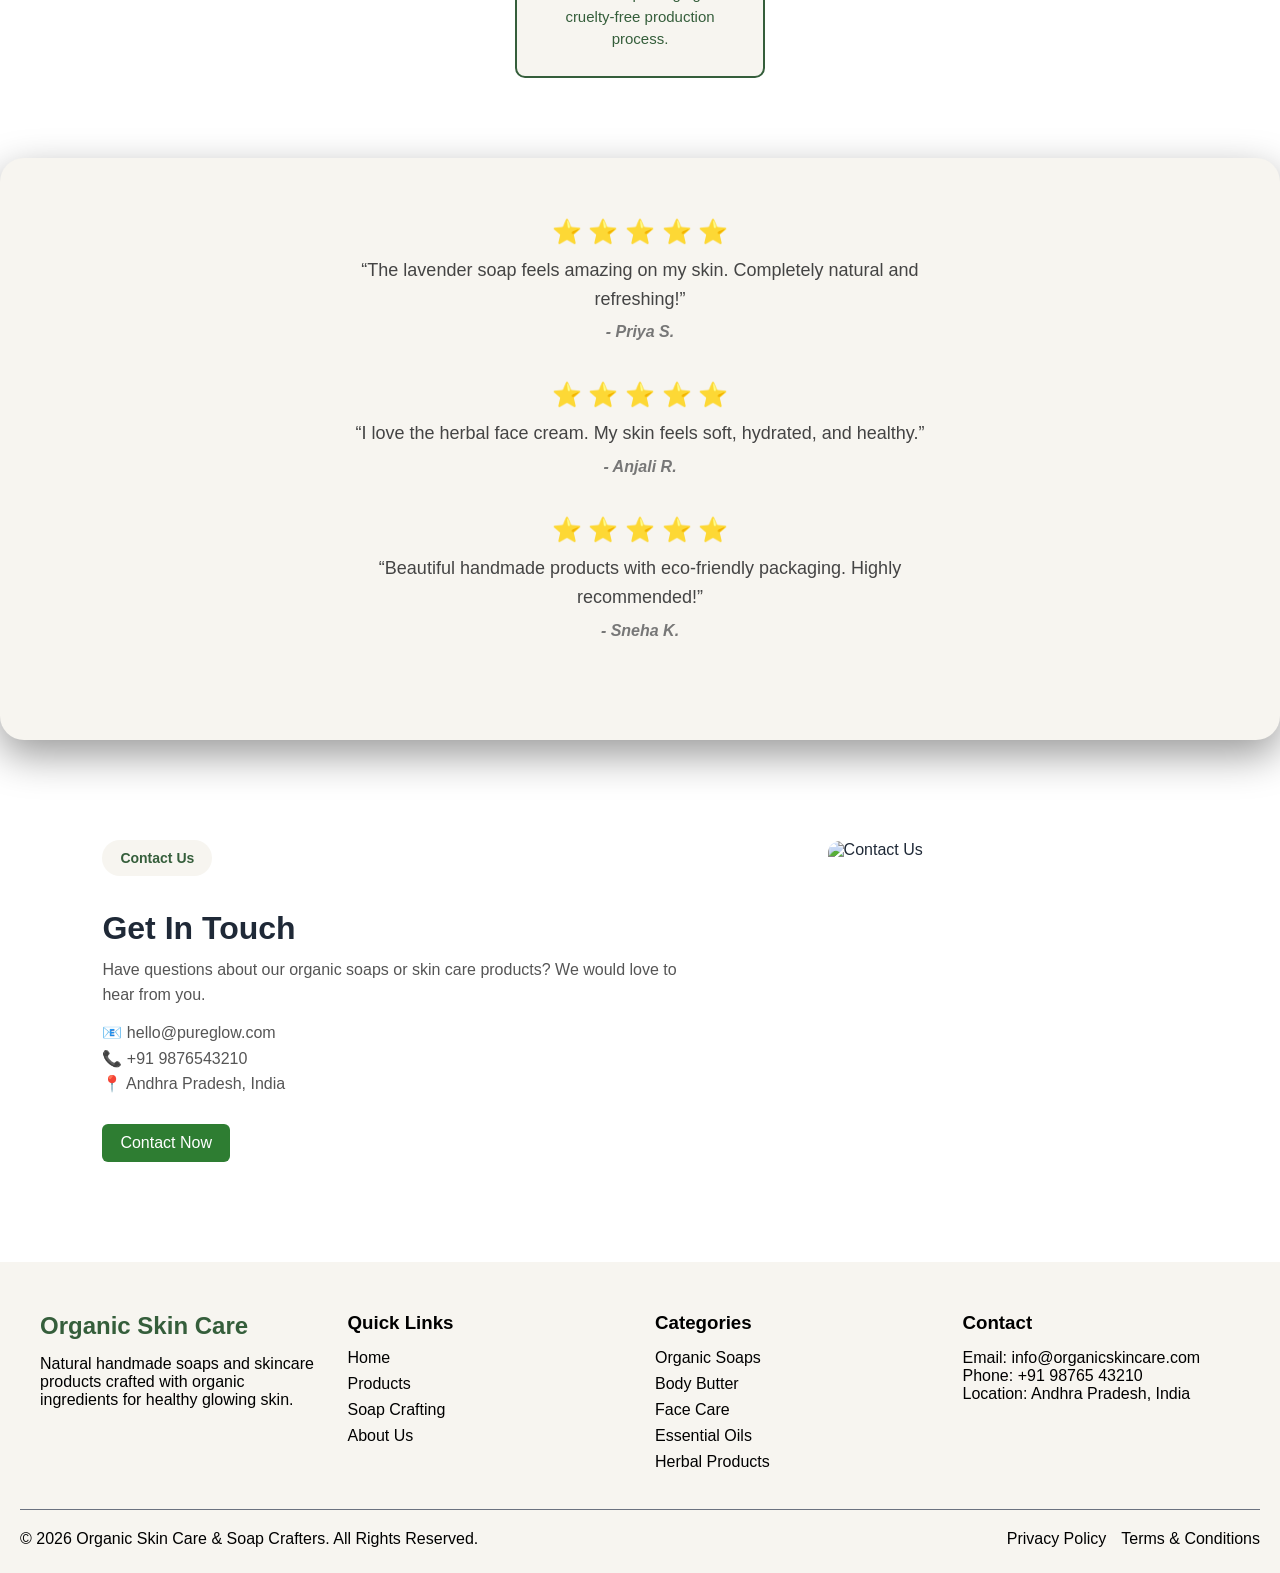
==== commit 90162b83: "first commit" ====
--- a/index.html
+++ b/index.html
@@ -1,19 +1,18 @@
 <!DOCTYPE html>
-<html lang="en" dir="ltr">
-
+<html lang="en">
 <head>
-  <meta charset="UTF-8">
-  <meta name="viewport" content="width=device-width, initial-scale=1.0">
-  <title>Organic Skin Care & Soap Crafters</title>
-  <link rel="stylesheet" href="style.css">
-
-  <link rel="preconnect" href="https://fonts.googleapis.com">
+    <meta charset="UTF-8">
+    <meta name="viewport" content="width=device-width, initial-scale=1.0">
+    <title>Organic Skin Care & Soap Crafters</title>
+    <link rel="stylesheet" href="style.css">
+
+    <link rel="preconnect" href="https://fonts.googleapis.com">
     <link rel="preconnect" href="https://fonts.gstatic.com" crossorigin>
     <link href="https://fonts.googleapis.com/css2?family=Cormorant+Garamond:wght@400;500;600;700&family=Inter:wght@300;400;500;600;700&display=swap%22 rel="stylesheet">
+
 </head>
-
 <body>
-  <header class="header">
+    <header class="header">
       <div class="logo">
         <h2>Organic Skin Care</h2>
       </div>
@@ -26,8 +25,8 @@
       <div class="dropdown-menu">
         <a href="index.html">Home-1</a>
         <a href="home-1.html">Home-2</a>
-      </div>  
-    </div>
+      </div> 
+      </div> 
     <a href="/about">About</a>
     <a href="/services">Services</a>
     <a href="/blog">Blog</a>
@@ -36,163 +35,405 @@
     <a href="/dashboard">Dashboard</a>
   </nav>
   <div class="header-actions">
-     <button class="icon-btn" id="themeBtn">
+      <button class="icon-btn" id="themeBtn">
         🌙
      </button>
     <button class="icon-btn" id="rtlBtn">
       ⇄
     </button>
-    <button class="primary-btn">
-        <a href="/login">LogIn</a>
-    </button>
+    <a href="login.html" class="primary-btn">Login</a>
   </div>
   </header>
 
+  <!-- Hero Section -->
 <section class="hero">
-      <div class="hero-content">
-        <span class="hero-tag">Pure • Organic • Handmade</span>
-        <h1>Organic Skin Care & Handmade Soap Crafters</h1>
-        <p>Discover natural soaps and skin care products crafted withorganic ingredients, essential oils, and eco-friendly methods.</p>
-        <div class="hero-buttons">
-          <button class="primary-btn">
-            Explore Products
-          </button>
-          <button class="secondary-btn">
-            Learn More
-          </button>
-        </div>
-        <div class="hero-stats">
-          <div class="stat-box">
-            <h3>500+</h3>
-            <p>Products Sold</p>
-          </div>
-          <div class="stat-box">
-            <h3>200+</h3>
-            <p>Happy Customers</p>
-          </div>
-          <div class="stat-box">
-            <h3>10+</h3>
-            <p>Years of Experience</p>
-        </div>
-        </div>
-      </div>
-      <div class="hero-image">
-        <img
-          src="https://images.unsplash.com/photo-1556228578-8c89e6adf883?q=80&w=1200&auto=format&fit=crop"
-          alt="Organic Skin Care">
-      </div>
-  </section>
-
-  <section class="about-section">
-    <div class="about-container">
-      <div class="about-image">
-        <img src="images/image-7.jpg" alt="Organic Skin Care">
-      </div>
-      <div class="about-content">
-        <h2>About Us</h2>
-        <p>Welcome to Organic Skin Care & Soap Crafters. We create handmade,natural skincare products using organic herbs, essential oils,and eco-friendly ingredients.</p>
-        <p>Our mission is to provide healthy, chemical-free skincare solutions that nourish your skin naturally while protecting the environment.</p>
-        <p>Every soap and skincare product is handcrafted with care, purity, and sustainability to help you experience the beauty of nature.</p>        
-        <a href="#" class="about-btn">Read More</a>      
-      </div>    
-    </div>  
-  </section>
-
-<section class="services-section">
+
+  <div class="hero-content">
+
+    <span class="hero-tag">
+      🌿 Organic Skin Care & Handmade Soap Crafters
+    </span>
+
+    <h1>
+      Pure Nature For <br>
+      Healthy Glowing Skin
+    </h1>
+
+    <p>
+      Discover handcrafted organic soaps, herbal skin care,
+      and natural beauty essentials made with pure botanical ingredients,
+      essential oils, and traditional crafting methods.
+    </p>
+
+    <div class="hero-buttons">
+      <button class="primary-btn">Shop Collection</button>
+      <button class="secondary-btn">Explore More</button>
+    </div>
+
+    <div class="hero-stats">
+
+      <div class="stat-box">
+        <h3>100%</h3>
+        <p>Natural Ingredients</p>
+      </div>
+
+      <div class="stat-box">
+        <h3>50+</h3>
+        <p>Handcrafted Products</p>
+      </div>
+
+      <div class="stat-box">
+        <h3>1K+</h3>
+        <p>Happy Customers</p>
+      </div>
+
+    </div>
+
+  </div>
+
+  <div class="hero-image">
+    <img 
+      src="https://images.unsplash.com/photo-1522335789203-aabd1fc54bc9?q=80&w=1200&auto=format&fit=crop" 
+      alt="Organic Skin Care"
+    >
+  </div>
+
+</section>
+<!-- ================= ABOUT SECTION ================= -->
+
+<section class="about-section" id="about">
+
+  <div class="about-container">
+
+    <div class="about-image">
+      <img 
+        src="https://images.unsplash.com/photo-1556228578-8c89e6adf883?q=80&w=1200&auto=format&fit=crop" 
+        alt="Organic Skin Care"
+      >
+    </div>
+
+    <div class="about-content">
+
+      <span class="section-tag">About Us</span>
+
+      <h2>
+        Handmade Skin Care Crafted With Nature
+      </h2>
+
+      <p>
+        We create premium organic soaps and natural skin care
+        products using pure botanical ingredients, herbal extracts,
+        and essential oils.
+      </p>
+
+      <p>
+        Every product is handcrafted with care to nourish your skin
+        naturally while supporting sustainable and eco-friendly beauty.
+      </p>
+
+      <a href="#" class="about-btn">
+        Discover More
+      </a>
+
+    </div>
+
+  </div>
+
+</section>
+
+<!-- ================= SERVICES SECTION ================= -->
+
+<section class="services-section" id="services">
+
   <div class="services-header">
-    <h2>Our Services</h2>
+    <span class="section-tag">Our Services</span>
+    <h2>Natural Beauty Solutions</h2>
     <p>
-      Discover our natural skincare and handmade soap crafting services
-      designed to nourish your skin with the power of nature.
+      Explore our handcrafted organic products designed for healthy and glowing skin.
     </p>
   </div>
 
-  <div class="services-container">
-    <div class="service-box">
-      <img src="images/image-3.jpg" alt="Handmade Soap">
-      <h3>Handmade Organic Soaps</h3>
-      <p>
-        Crafted with natural oils, herbs, and botanical ingredients for healthy skin.
-      </p>
-    </div>
-
-    <div class="service-box">
-      <img src="images/image-4.jpg" alt="Skin Care">
-      <h3>Natural Skin Care</h3>
-      <p>
-        Eco-friendly skincare products made without harsh chemicals or artificial additives.
-      </p>
-    </div>
-
-    <div class="service-box">
-      <img src="images/image-5.jpg" alt="Essential Oils">
-      <h3>Essential Oil Blends</h3>
-      <p>
-        Aromatherapy blends designed to refresh, relax, and rejuvenate your body and mind.
-      </p>
-    </div>
-  </div>
-</section>
-
-<section class="products-section">
+  <div class="services-timeline">
+
+    <div class="timeline-item">
+      <div class="timeline-content">
+        <h3>Handmade Soaps</h3>
+        <p>
+          Gentle herbal soaps crafted with natural oils and botanical ingredients
+          that cleanse and nourish your skin.
+        </p>
+      </div>
+      <div class="timeline-image">
+        <img src="https://images.unsplash.com/photo-1600180758890-6b94519a8ba6?q=80&w=1200&auto=format&fit=crop" alt="Soap">
+      </div>
+    </div>
+
+    <div class="timeline-item">
+      <div class="timeline-content">
+        <h3>Organic Skin Care</h3>
+        <p>
+          Herbal creams and serums that restore glow and improve skin health naturally.
+        </p>
+      </div>
+      <div class="timeline-image">
+        <img src="images/oil-img.jpg" alt="Skin Care">
+      </div>
+    </div>
+
+    <div class="timeline-item">
+      <div class="timeline-content">
+        <h3>Safe Delivery</h3>
+        <p>
+          Eco-friendly packaging ensures your products arrive safe, fresh, and secure.
+        </p>
+      </div>
+      <div class="timeline-image">
+        <img src="images/blog-1.jpg" alt="Delivery">
+      </div>
+    </div>
+
+  </div>
+
+</section>
+<!-- ================= PRODUCTS SECTION ================= -->
+
+<section class="products-section" id="products">
+
   <div class="products-header">
-    <h2>Our Products</h2>
-    <p>Pure, natural, and handmade skincare products for healthy glowing skin.</p>
-  </div>
-  <div class="products-container">
-    <div class="product-card">
-      <img src="images/image-1.jpg" alt="Herbal Soap">
-      <h3>Herbal Soap</h3>
-      <p>Natural herbal soap for soft and clean skin.</p>
-      <span>₹120</span>
-    </div>
-   <div class="product-card">
-  <img src="images/image-2.jpg" alt="Face Cream">
-  <h3>Organic Face Cream</h3>
-  <p>Moisturizing cream made with natural ingredients.</p>
-  <span>₹250</span>
-</div>
-
-<div class="product-card">
-  <img src="images/image-6.jpg" alt="Body Scrub">
-  <h3>Body Scrub</h3>
-  <p>Removes dead skin cells for smooth glowing skin.</p>
-  <span>₹180</span>
-</div>
-  </div>
-</section>
+    <span class="section-tag">Featured Collection</span>
+    <h2>Best Selling Products</h2>
+    <p>Discover our most loved organic skin care essentials.</p>
+  </div>
+
+  <!-- Product 1 -->
+  <div class="product-row">
+    <div class="product-image">
+      <img src="https://images.unsplash.com/photo-1601612628452-9e99ced43524?q=80&w=1200&auto=format&fit=crop" alt="Lavender Soap">
+    </div>
+    <div class="product-content">
+      <h3>Lavender Soap</h3>
+
+      <p>
+        A calming handmade soap enriched with pure lavender essential oil.
+        Designed to gently cleanse while relaxing your senses.
+      </p>
+
+      <ul>
+        <li>✔ 100% natural ingredients</li>
+        <li>✔ Soothes skin irritation</li>
+        <li>✔ Aromatherapy benefits</li>
+      </ul>
+
+      <p class="note">
+        Best for daily use and sensitive skin types.
+      </p>
+
+      <span class="price">$12</span>
+
+      <button class="product-btn">Buy Now</button>
+    </div>
+  </div>
+
+  <!-- Product 2 -->
+  <div class="product-row reverse">
+    <div class="product-image">
+      <img src="https://images.unsplash.com/photo-1522337660859-02fbefca4702?q=80&w=1200&auto=format&fit=crop" alt="Face Cream">
+    </div>
+    <div class="product-content">
+      <h3>Herbal Face Cream</h3>
+
+      <p>
+        A deeply nourishing formula crafted with herbal extracts that restore
+        hydration and improve skin texture naturally.
+      </p>
+
+      <ul>
+        <li>✔ Boosts natural glow</li>
+        <li>✔ Reduces dryness</li>
+        <li>✔ Lightweight & non-greasy</li>
+      </ul>
+
+      <p class="note">
+        Perfect for morning and night skincare routine.
+      </p>
+
+      <span class="price">$18</span>
+
+      <button class="product-btn">Buy Now</button>
+    </div>
+  </div>
+
+  <!-- Product 3 -->
+  <div class="product-row">
+    <div class="product-image">
+      <img src="https://images.unsplash.com/photo-1596755389378-c31d21fd1273?q=80&w=1200&auto=format&fit=crop" alt="Body Scrub">
+    </div>
+    <div class="product-content">
+      <h3>Rose Body Scrub</h3>
+
+      <p>
+        A gentle exfoliating scrub infused with rose extracts that removes dead skin
+        cells and reveals smooth, glowing skin.
+      </p>
+
+      <ul>
+        <li>✔ Removes dead skin gently</li>
+        <li>✔ Improves skin texture</li>
+        <li>✔ Fresh floral fragrance</li>
+      </ul>
+
+      <p class="note">
+        Use 2–3 times a week for best results.
+      </p>
+
+      <span class="price">$15</span>
+
+      <button class="product-btn">Buy Now</button>
+    </div>
+  </div>
+
+</section>
+
+<!-- ================= WHY CHOOSE US SECTION ================= -->
 
 <section class="why-choose-section">
+
   <div class="why-header">
-    <h2>Why Choose Us</h2>
+
+    <span class="section-tag">Why Choose Us</span>
+
+    <h2>
+      Pure Ingredients. Honest Craftsmanship.
+    </h2>
+
     <p>
-      We provide pure, natural, and handmade skincare products made with love and care.
+      Experience the power of natural beauty with handcrafted
+      products made from safe and organic ingredients.
     </p>
-  </div>
+
+  </div>
+
   <div class="why-container">
+
     <div class="why-box">
-      <h3>100% Natural Ingredients</h3>
-      <p>We use herbs, oils, and plant-based extracts for safe skincare.</p>
+
+      <h3>100% Organic</h3>
+
+      <p>
+        Made with natural oils, herbs, and botanical extracts.
+      </p>
+
     </div>
 
     <div class="why-box">
-      <h3>Chemical Free Products</h3>
-      <p>No parabens, sulfates, or harmful chemicals in our products.</p>
+
+      <h3>Handcrafted Care</h3>
+
+      <p>
+        Every product is carefully handmade in small batches.
+      </p>
+
     </div>
 
     <div class="why-box">
-      <h3>Handmade with Care</h3>
-      <p>Every soap and skincare product is carefully handmade in small batches.</p>
+
+      <h3>Chemical Free</h3>
+
+      <p>
+        No parabens, sulfates, or harmful synthetic ingredients.
+      </p>
+
     </div>
 
     <div class="why-box">
+
       <h3>Eco Friendly</h3>
-      <p>We support sustainable and environmentally friendly packaging.</p>
-    </div>
-  </div>
-</section>
-
-<footer class="footer">
+
+      <p>
+        Sustainable packaging and cruelty-free production process.
+      </p>
+
+    </div>
+
+  </div>
+
+</section>
+
+
+<section class="testimonials">
+
+  <div class="testimonial-item">
+    <h3>⭐ ⭐ ⭐ ⭐ ⭐</h3>
+    <p>
+      “The lavender soap feels amazing on my skin.
+      Completely natural and refreshing!”
+    </p>
+    <h4>- Priya S.</h4>
+  </div>
+
+  <div class="testimonial-item">
+    <h3>⭐ ⭐ ⭐ ⭐ ⭐</h3>
+    <p>
+      “I love the herbal face cream. My skin feels soft,
+      hydrated, and healthy.”
+    </p>
+    <h4>- Anjali R.</h4>
+  </div>
+
+  <div class="testimonial-item">
+    <h3>⭐ ⭐ ⭐ ⭐ ⭐</h3>
+    <p>
+      “Beautiful handmade products with eco-friendly packaging.
+      Highly recommended!”
+    </p>
+    <h4>- Sneha K.</h4>
+  </div>
+
+</section>
+
+
+<!-- ================= CONTACT SECTION ================= -->
+
+<section class="about-section" id="contact">
+
+  <div class="about-container">
+
+    <div class="about-content">
+
+      <span class="section-tag">Contact Us</span>
+
+      <h2>
+        Get In Touch
+      </h2>
+
+      <p>
+        Have questions about our organic soaps or skin care products?
+        We would love to hear from you.
+      </p>
+
+      <p>
+        📧 hello@pureglow.com <br>
+        📞 +91 9876543210 <br>
+        📍 Andhra Pradesh, India
+      </p>
+
+      <a href="#" class="about-btn">
+        Contact Now
+      </a>
+
+    </div>
+
+    <div class="about-image">
+      <img 
+        src="https://images.unsplash.com/photo-1515377905703-c4788e51af15?q=80&w=1200&auto=format&fit=crop" 
+        alt="Contact Us"
+      >
+    </div>
+
+  </div>
+
+</section>
+  <footer class="footer">
 
     <div class="footer-container">
 
@@ -233,7 +474,6 @@
 
     </div>
 
-    <!-- Bottom Line -->
     <div class="footer-bottom">
         <p>© 2026 Organic Skin Care & Soap Crafters. All Rights Reserved.</p>
 
--- a/style.css
+++ b/style.css
@@ -391,230 +391,228 @@
   margin-top: 20px;
 }
 
-.about-section{
-  padding: 80px 10%;
-  background: white;
-}
-
-.about-container{
+.about-container {
   display: flex;
   align-items: center;
   justify-content: space-between;
-  gap: 50px;
+  gap: 40px;
   flex-wrap: wrap;
 }
 
-.about-image{
+/* Image section (make it smaller) */
+.about-image {
+  flex: 0 0 350px;   /* fixed smaller width */
+}
+
+.about-image img {
+  width: 100%;
+  height: 320px;     /* controlled height */
+  object-fit: cover;
+  border-radius: 12px;
+}
+
+/* Content section */
+.about-content {
   flex: 1;
-}
-
-.about-image img{
-  width: 100%;
-  border-radius: 10px;
-  border: 3px solid #355e3b;
-}
-
-.about-content{
-  flex: 1;
-  min-width: 300px;
-}
-
-.about-content h2{
-  font-size: 40px;
-  color: #355e3b;
-  margin-bottom: 20px;
-}
-
-.about-content p{
-  font-size: 17px;
-  line-height: 1.8;
-  color: #355e3b;
-  margin-bottom: 20px;
-}
-
-.about-btn{
+  max-width: 600px;
+}
+
+.about-content h2 {
+  font-size: 32px;
+  margin: 10px 0;
+}
+
+.about-content p {
+  color: #555;
+  line-height: 1.6;
+  margin-bottom: 12px;
+}
+
+.about-btn {
   display: inline-block;
-  padding: 12px 25px;
-  background: #355e3b;
-  color: #f7f5f0;
+  margin-top: 15px;
+  padding: 10px 18px;
+  background: #2e7d32;
+  color: white;
   text-decoration: none;
-  border-radius: 5px;
-  transition: 0.3s;
-}
-
-.about-btn:hover{
-  opacity: 0.9;
-}
-
-@media(max-width: 768px){
-  .about-container{
+  border-radius: 6px;
+}
+
+/* Responsive */
+@media (max-width: 768px) {
+  .about-container {
     flex-direction: column;
     text-align: center;
   }
-  .about-content h2{
-    font-size: 32px;
+
+  .about-image {
+    flex: 1;
+    width: 100%;
   }
-}
-
-.services-section{
-  padding: 80px 10%;
-  background: white;
-}
-
-.services-header{
+
+  .about-image img {
+    height: 300px;
+  }
+}
+
+.services-section {
+  padding: 60px 20px;
+  max-width: 1000px;
+  margin: auto;
+}
+
+.services-header {
+  text-align: center;
+  margin-bottom: 60px;
+}
+
+.services-header h2 {
+  font-size: 32px;
+  margin: 10px 0;
+}
+
+/* Timeline container */
+.services-timeline {
+  position: relative;
+}
+
+/* Each item */
+.timeline-item {
+  display: flex;
+  align-items: center;
+  justify-content: space-between;
+  margin-bottom: 60px;
+  gap: 40px;
+}
+
+/* Alternate reverse automatically */
+.timeline-item:nth-child(even) {
+  flex-direction: row-reverse;
+}
+
+/* Text */
+.timeline-content {
+  flex: 1;
+}
+
+.timeline-content h3 {
+  font-size: 24px;
+  margin-bottom: 10px;
+}
+
+.timeline-content p {
+  color: #555;
+  line-height: 1.6;
+}
+
+/* Image */
+.timeline-image {
+  flex: 1;
+}
+
+.timeline-image img {
+  width: 100%;
+  height: 300px;
+  object-fit: cover;
+  border-radius: 12px;
+}
+
+/* Mobile */
+@media (max-width: 768px) {
+  .timeline-item,
+  .timeline-item:nth-child(even) {
+    flex-direction: column;
+    text-align: center;
+  }
+
+  .timeline-image img {
+    height: 220px;
+  }
+}
+
+.products-section {
+  padding: 60px 20px;
+}
+
+.products-header {
   text-align: center;
   margin-bottom: 50px;
 }
 
-.services-header h2{
-  font-size: 40px;
-  color: #355e3b;
-  margin-bottom: 15px;
-}
-
-.services-header p{
-  font-size: 18px;
-  color: #355e3b;
-  max-width: 700px;
-  margin: auto;
-  line-height: 1.8;
-}
-
-.services-container{
-  display: flex;
-  justify-content: center;
-  gap: 30px;
-  flex-wrap: wrap;
-}
-
-.service-box{
-  background: #f7f5f0;
-  border: 2px solid #355e3b;
-  width: 300px;
-  padding: 35px 25px;
-  text-align: center;
-  border-radius: 10px;
-  transition: 0.3s;
-}
-
-.service-box:hover{
-  background: #355e3b;
-  color: #f7f5f0;
-  transform: translateY(-8px);
-}
-
-.service-box img{
+.products-header h2 {
+  font-size: 32px;
+  margin: 10px 0;
+}
+
+.products-header p {
+  color: var(--light-text);
+}
+
+/* Row layout */
+.product-row {
+  display: flex;
+  align-items: center;
+  justify-content: space-between;
+  gap: 40px;
+  margin-bottom: 60px;
+}
+
+/* Reverse layout (image right, text left) */
+.product-row.reverse {
+  flex-direction: row-reverse;
+}
+
+/* Image side */
+.product-image {
+  flex: 1;
+}
+
+.product-image img {
   width: 100%;
-  margin-bottom: 20px;
-  filter: none;
-}
-
-.service-box h3{
-  font-size: 22px;
-  color: #355e3b;
-  margin-bottom: 15px;
-}
-
-.service-box p{
-  font-size: 16px;
-  color: #355e3b;
-  line-height: 1.7;
-}
-
-.service-box:hover h3,
-.service-box:hover p{
-  color: #f7f5f0;
-}
-
-@media(max-width: 768px){
-  .services-header h2{
-    font-size: 32px;
-  }
-  .service-box{
-    width: 100%;
-  }
-}
-
-.products-section{
-  padding: 80px 10%;
-  background: white;
-}
-
-.products-header{
-  text-align: center;
-  margin-bottom: 50px;
-}
-
-.products-header h2{
-  font-size: 40px;
-  color: #355e3b;
+  height: 50%;
+  border-radius: 12px;
+  object-fit: cover;
+}
+
+/* Text side */
+.product-content {
+  flex: 1;
+}
+
+.product-content h3 {
+  font-size: 26px;
   margin-bottom: 10px;
 }
 
-.products-header p{
-  font-size: 18px;
-  color: #355e3b;
-}
-
-.products-container{
-  display: flex;
-  justify-content: center;
-  gap: 30px;
-  flex-wrap: wrap;
-}
-
-.product-card{
-  width: 300px;
-  border: 2px solid #355e3b;
-  border-radius: 10px;
-  overflow: hidden;
-  text-align: center;
-  background: #f7f5f0;
-  transition: 0.3s;
-}
-
-.product-card:hover{
-  transform: translateY(-8px);
-  background: #355e3b;
-}
-
-.product-card img{
-  width: 100%;
-  height: 200px;
-  object-fit: cover;
-}
-
-.product-card h3{
-  color: #355e3b;
-  margin: 15px 0 10px;
-}
-
-.product-card p{
-  color: #355e3b;
-  font-size: 15px;
-  padding: 0 10px;
-}
-
-.product-card span{
-  display: block;
-  margin: 15px 0;
-  font-size: 18px;
+.product-content p {
+  color: var(--light-text);
+  line-height: 1.6;
+}
+
+.product-content span {
+  display: inline-block;
+  margin-top: 10px;
+  font-size: 20px;
   font-weight: bold;
   color: #355e3b;
 }
 
-.product-card:hover h3,
-.product-card:hover p,
-.product-card:hover span{
-  color: #f7f5f0;
-}
-
-@media(max-width: 768px){
-  .products-header h2{
-    font-size: 32px;
-  }
-  .product-card{
-    width: 100%;
+.product-btn {
+  background-color: #355e3b;
+  font-size: 18px;
+  color: #ffffff;
+  border: none;
+  display: flex;
+  gap: 18px;
+  margin-bottom: 50px;
+}
+
+/* Responsive */
+@media (max-width: 768px) {
+  .product-row,
+  .product-row.reverse {
+    flex-direction: column;
+    text-align: center;
   }
 }
 
@@ -687,6 +685,37 @@
   .why-box{
     width: 100%;
   }
+}
+
+.testimonials {
+  background: var(--secondary-color);
+  padding: 60px 45px;
+  border-radius: 24px;
+  text-align: center;
+  box-shadow:0 15px 40px rgba(0,0,0,0.4);
+}
+
+.testimonial-item {
+  margin-bottom: 40px;
+}
+
+.testimonial-item h3 {
+  color: #355e3b;
+  font-size: 24px;
+}
+
+.testimonial-item p {
+  font-size: 18px;
+  color: #444;
+  max-width: 600px;
+  margin: 10px auto;
+  line-height: 1.6;
+}
+
+.testimonial-item h4 {
+  margin-top: 10px;
+  color: #777;
+  font-style: italic;
 }
 
 .footer {
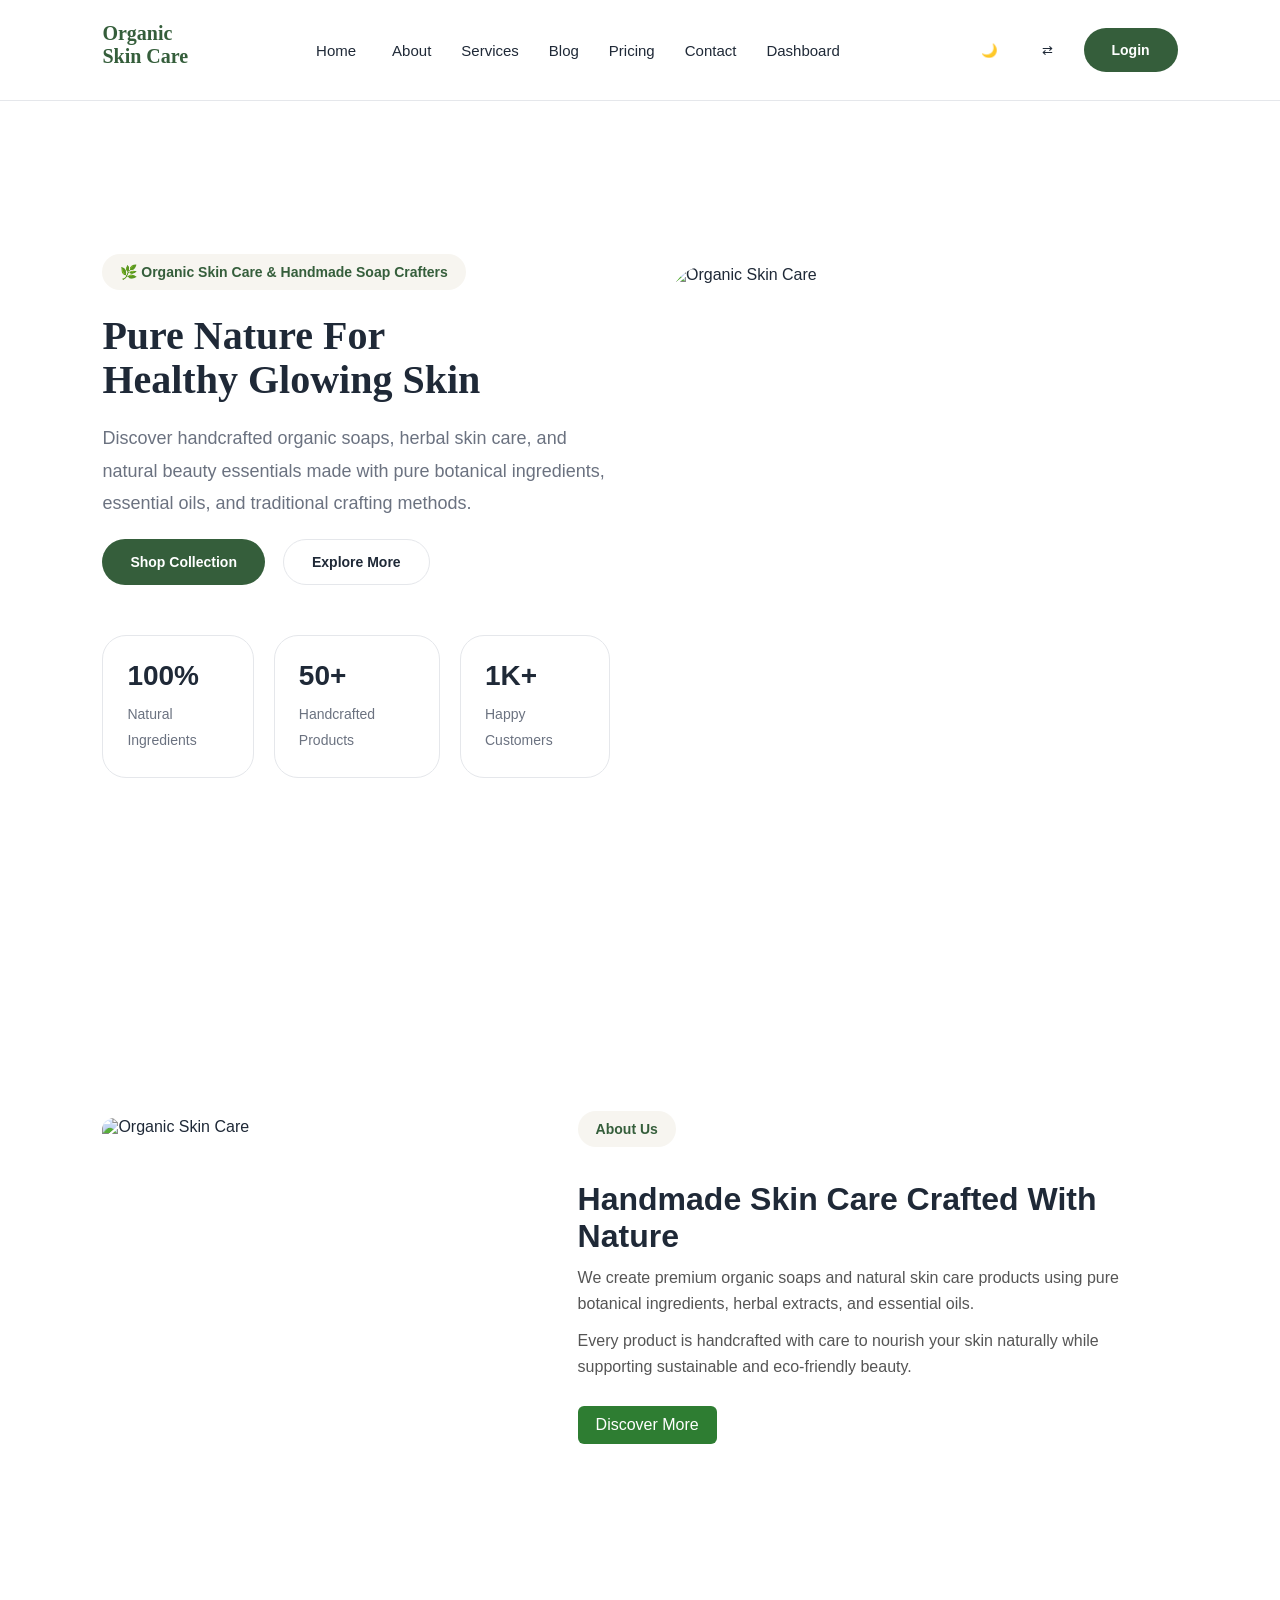
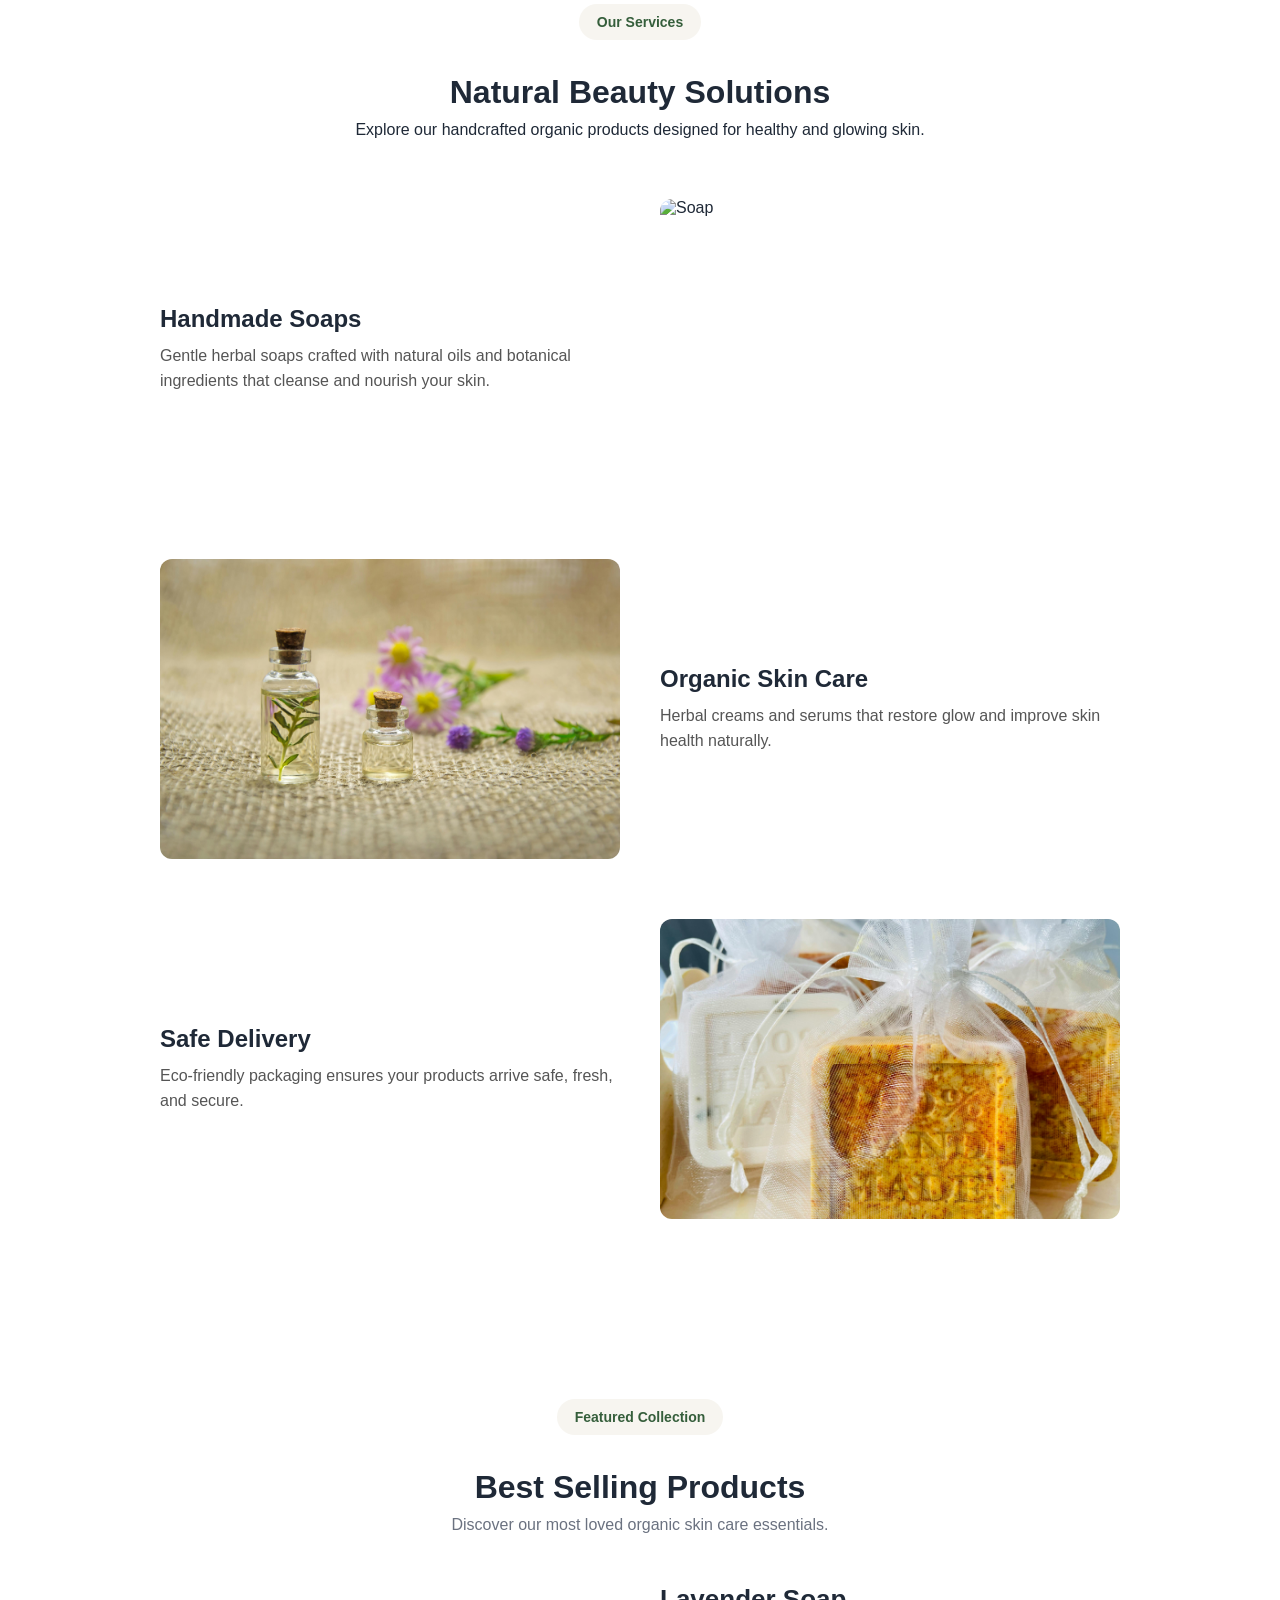
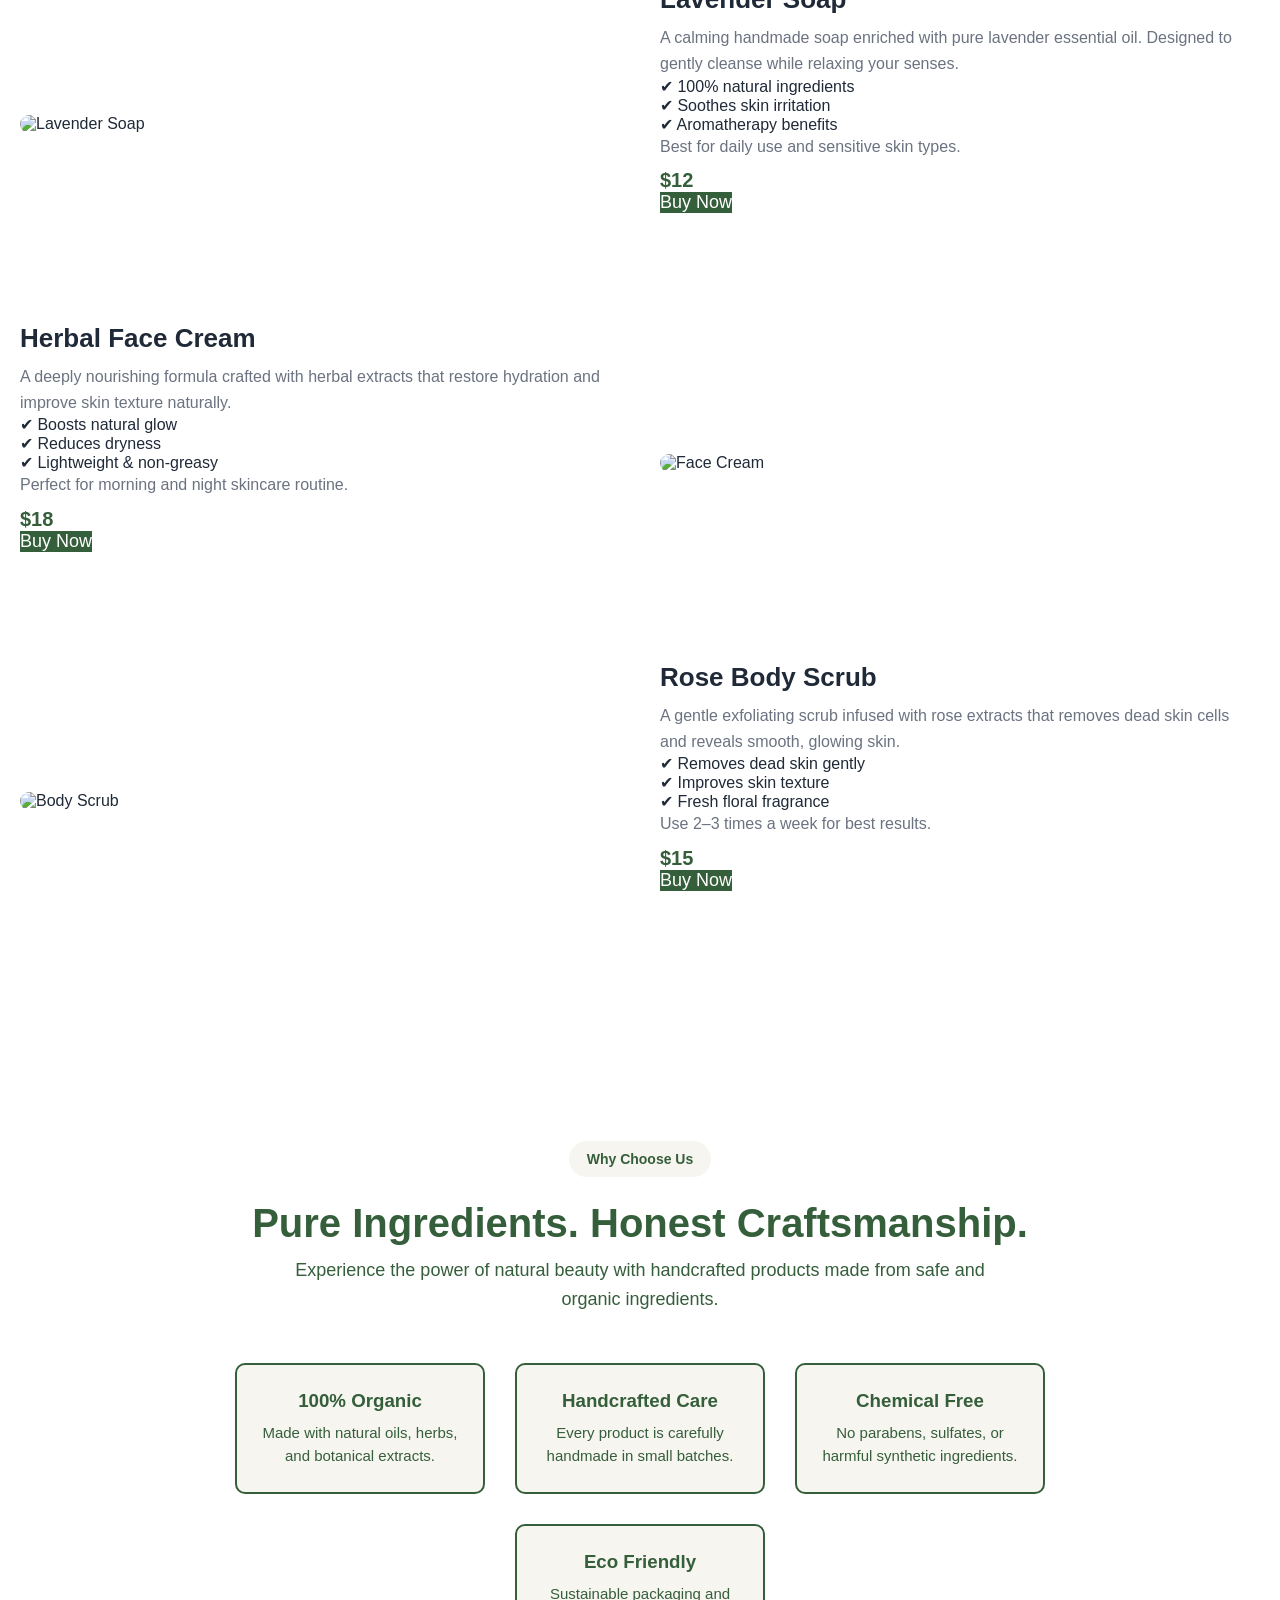
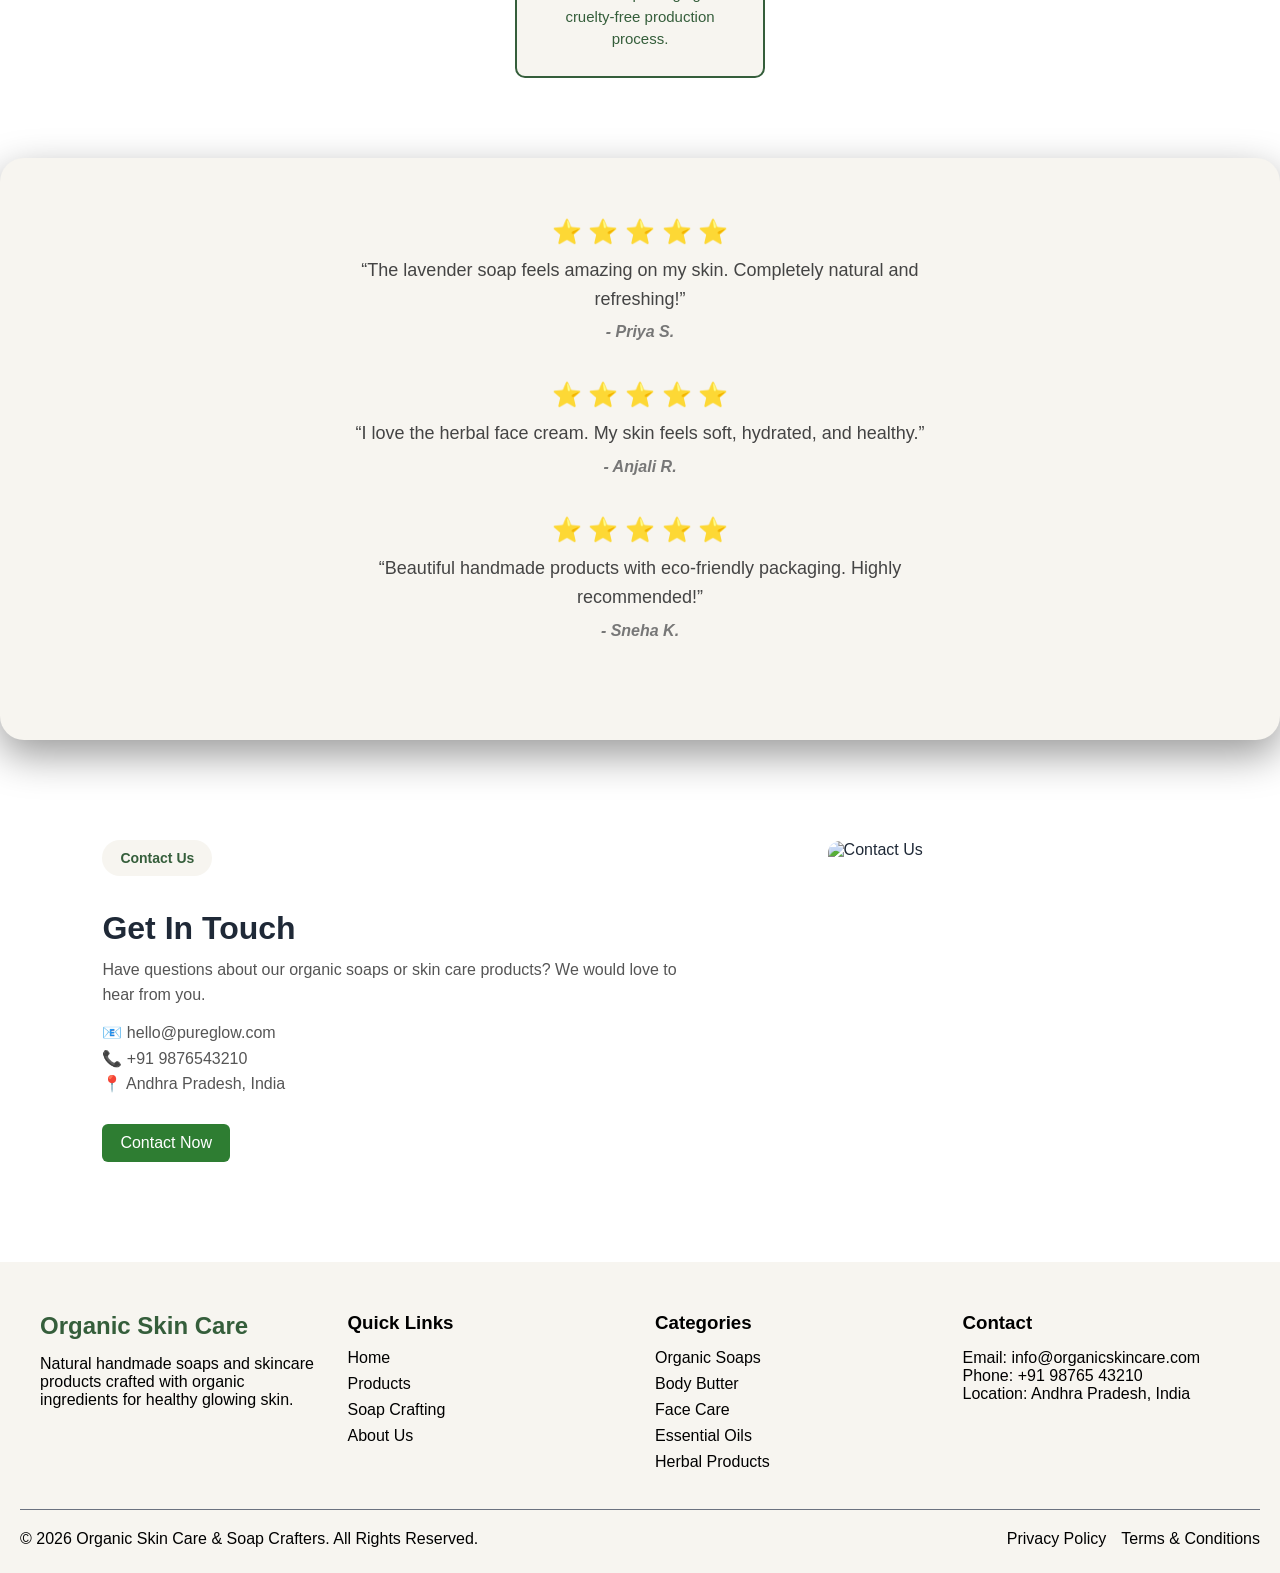
==== commit 9066f6f1: "first commit" ====
--- a/index.html
+++ b/index.html
@@ -18,8 +18,8 @@
       </div>
     <nav class="navbar">
     <div class="nav-dropdown">
-      <a href="#" class ="nav-home">
-         Home▾
+      <a href="index.html" class ="nav-home">
+         Home
         <i data-lucide="chevron-down"></i>
       </a>
       <div class="dropdown-menu">
--- a/style.css
+++ b/style.css
@@ -115,11 +115,11 @@
 }
 
 .navbar a {
+  color:var(--muted);
+  font-size:15px;
+  font-weight:500;
+  transition:.25s ease;
   text-decoration: none;
-  color: var(--text-color);
-  font-size: 15px;
-  font-weight: 500;
-  transition: 0.3s ease;
 }
 
 .navbar a:hover {
@@ -230,6 +230,7 @@
       background:var(--secondary);
     }
 
+
     .btn{
       height:44px;
       padding:0 20px;
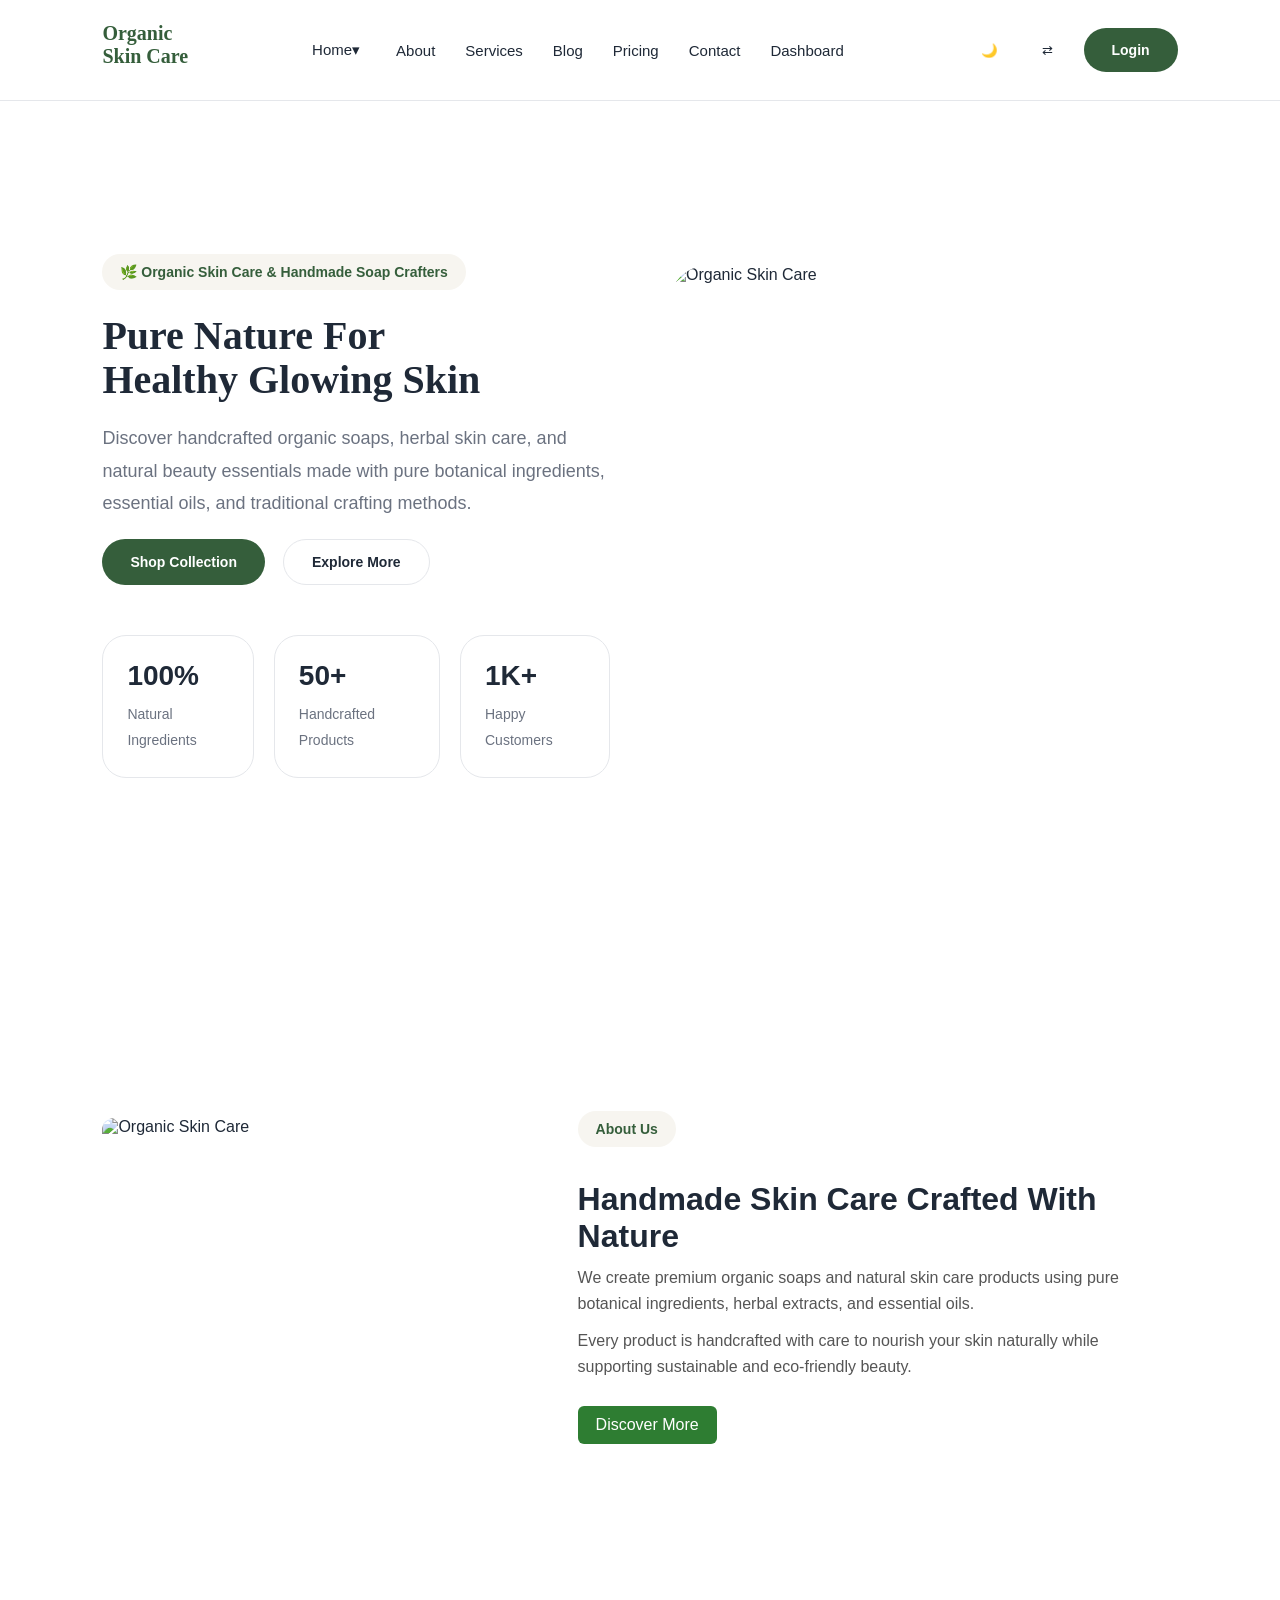
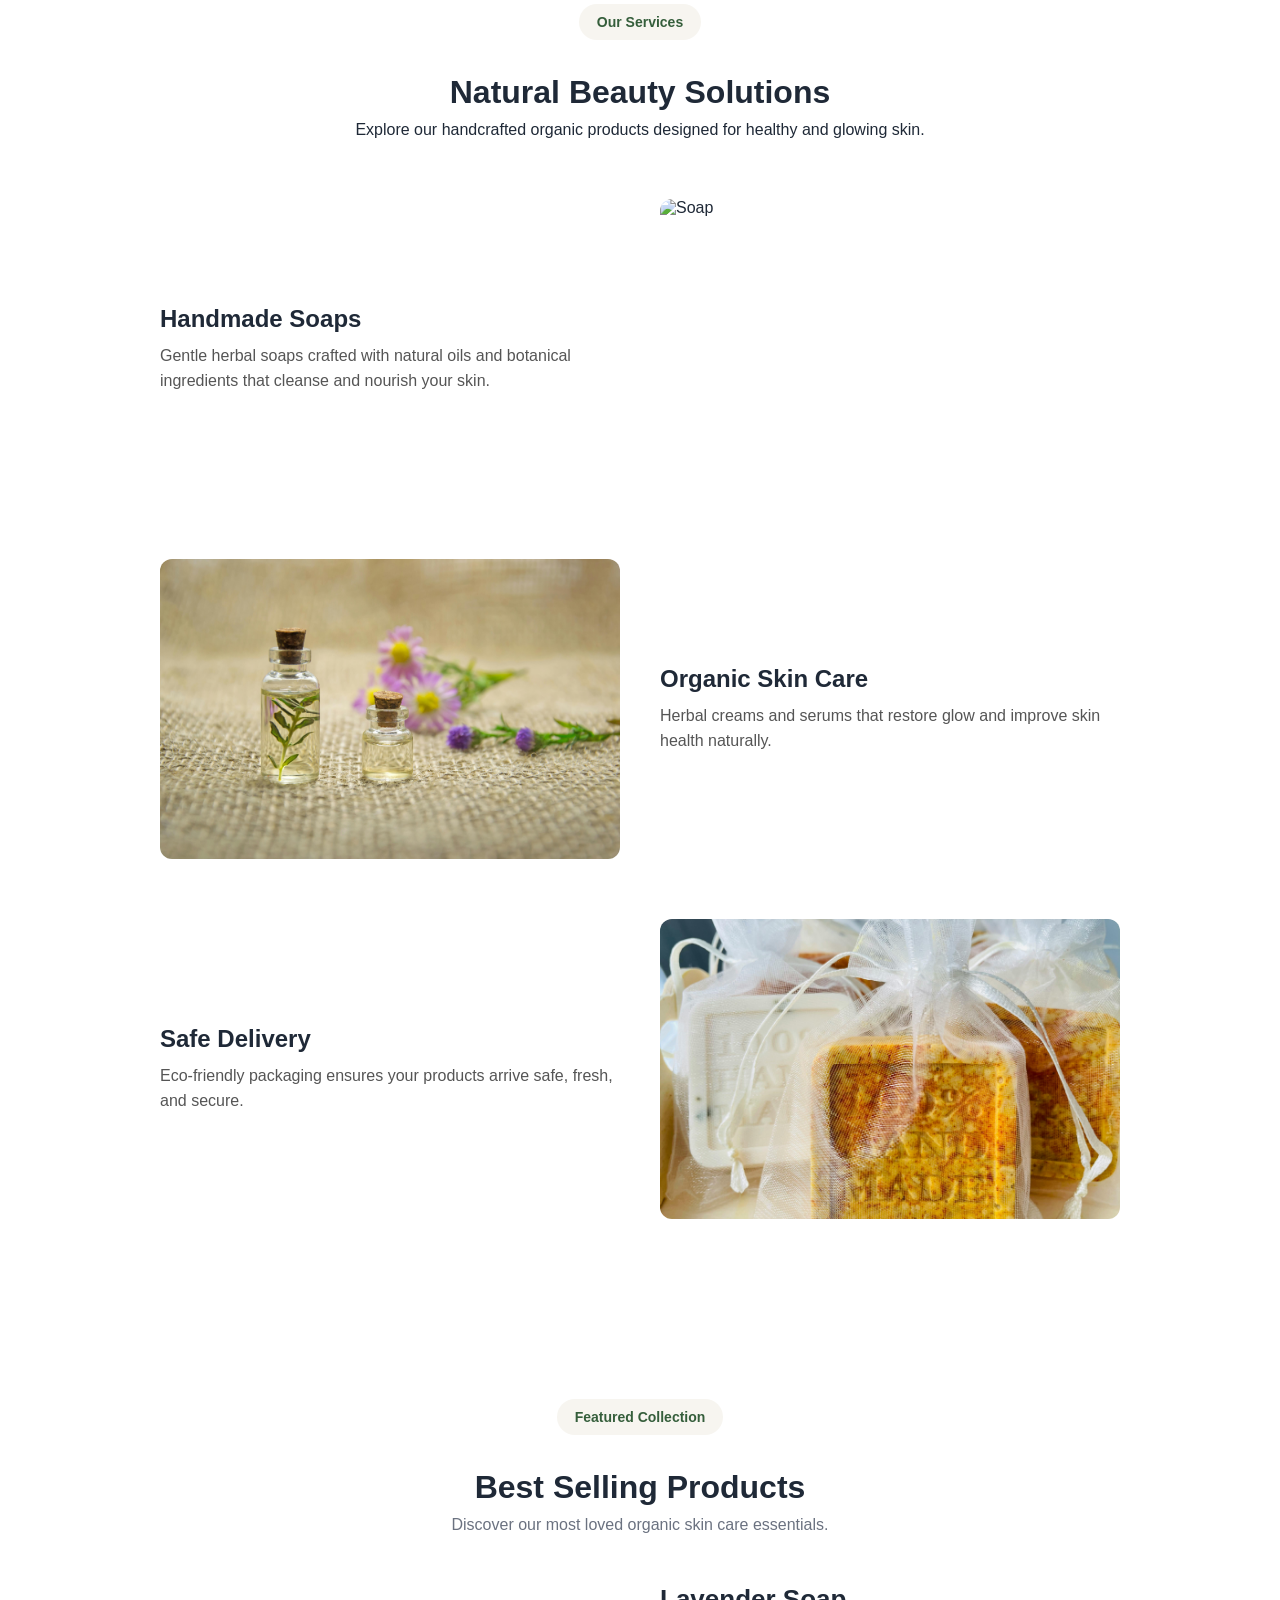
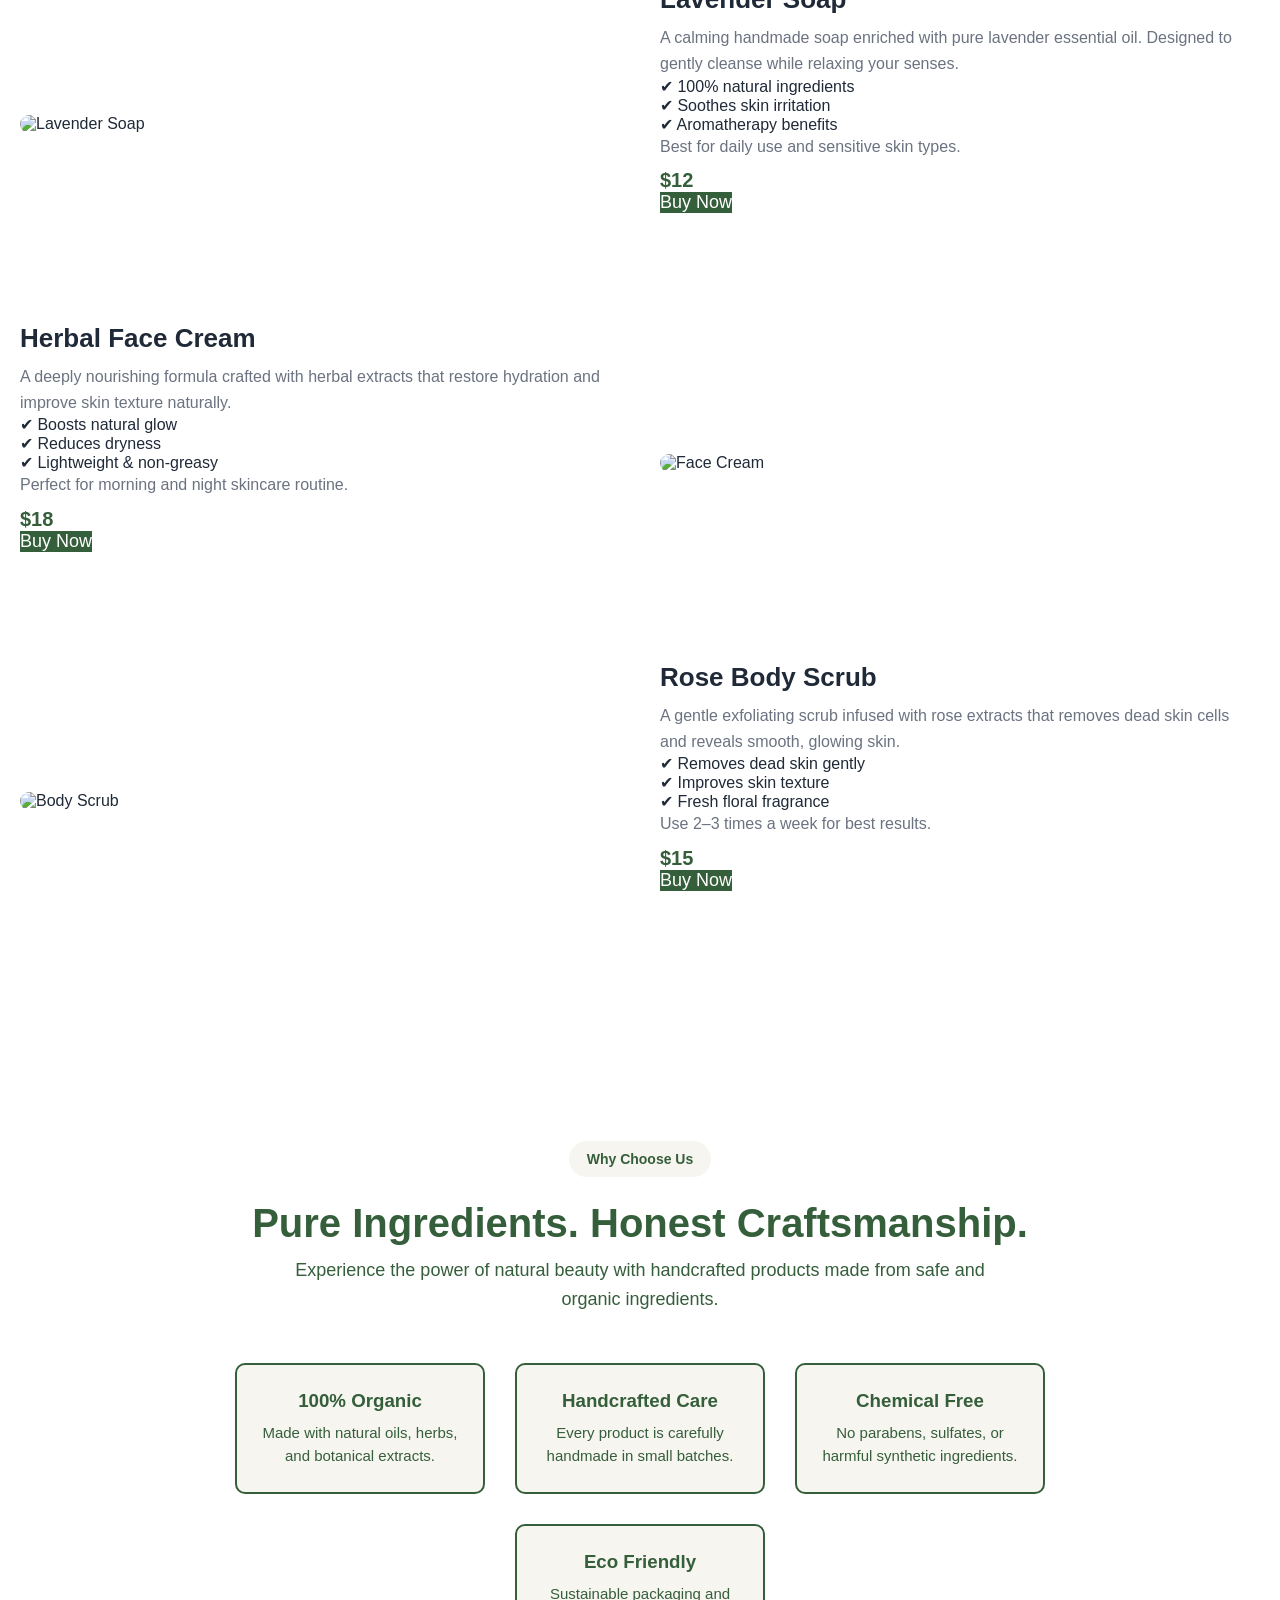
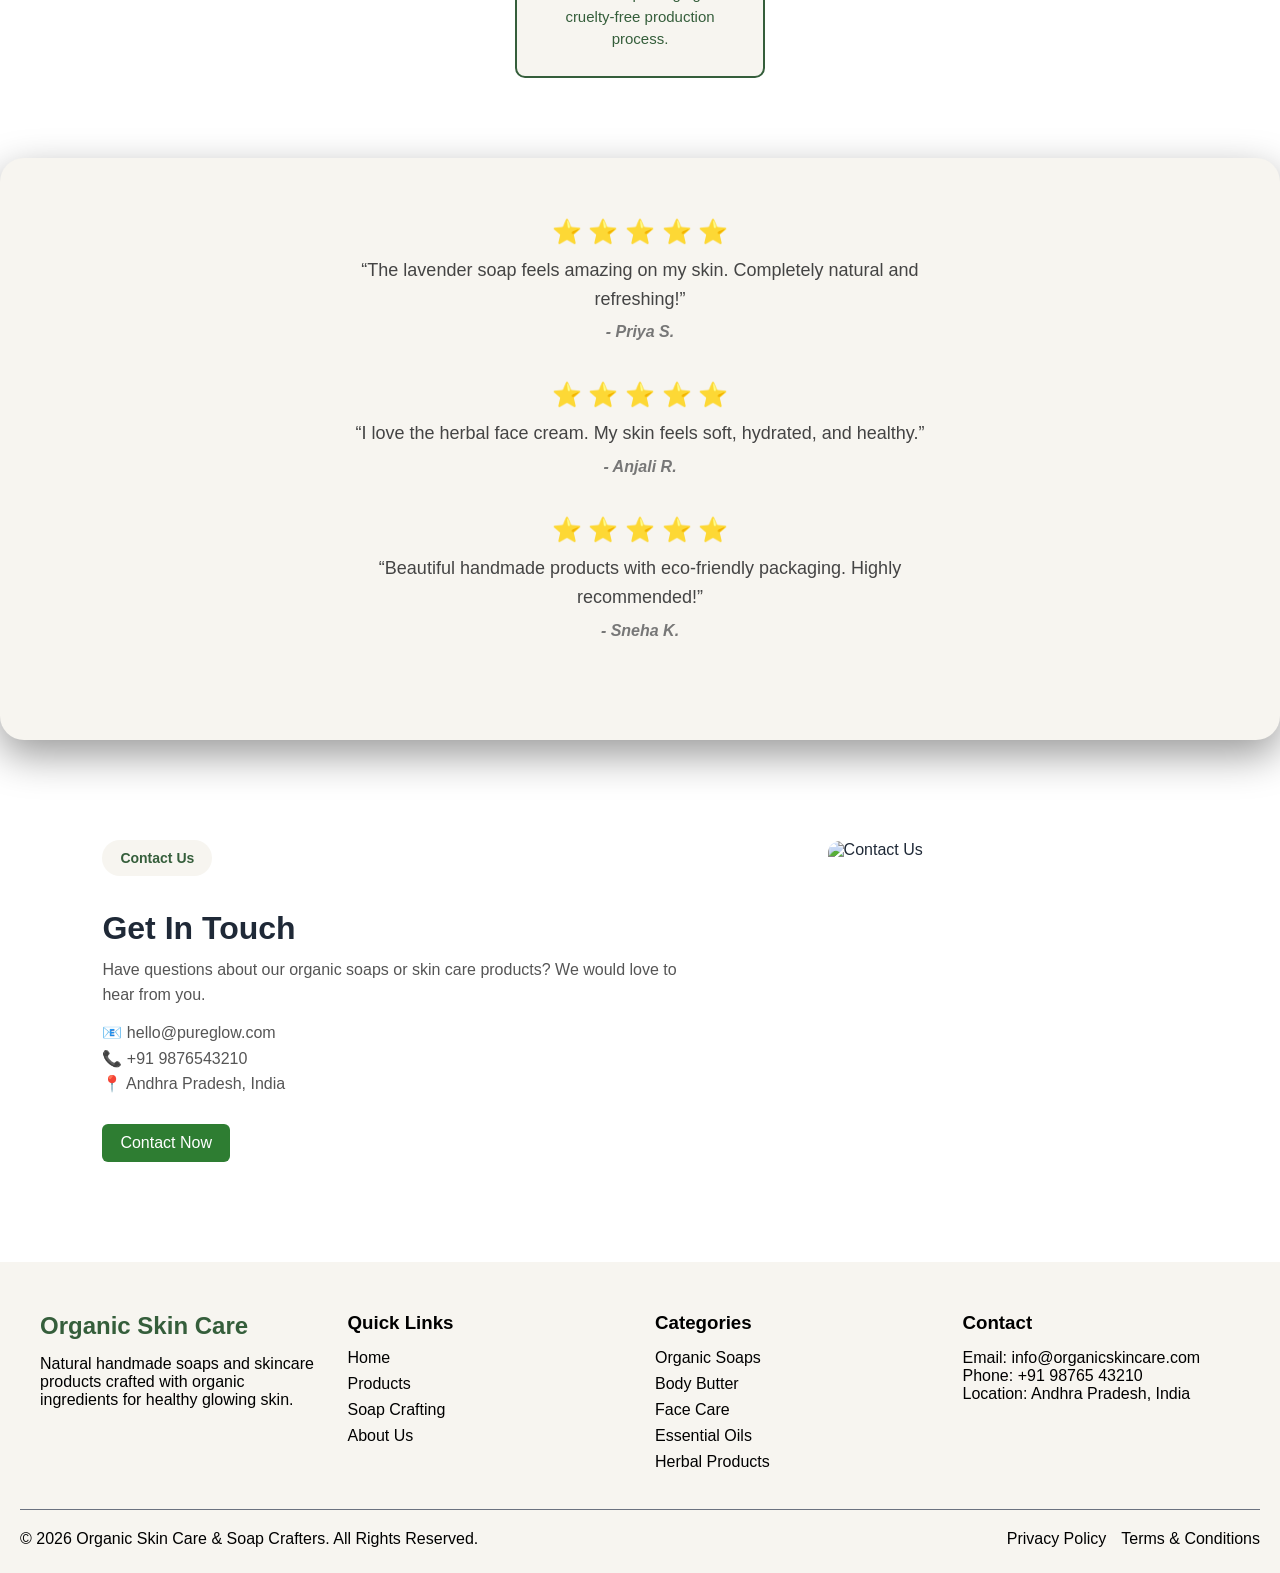
==== commit 6602f08a: "first commit" ====
--- a/index.html
+++ b/index.html
@@ -19,7 +19,7 @@
     <nav class="navbar">
     <div class="nav-dropdown">
       <a href="index.html" class ="nav-home">
-         Home
+         Home▾
         <i data-lucide="chevron-down"></i>
       </a>
       <div class="dropdown-menu">
@@ -35,12 +35,15 @@
     <a href="/dashboard">Dashboard</a>
   </nav>
   <div class="header-actions">
+
       <button class="icon-btn" id="themeBtn">
         🌙
      </button>
+
     <button class="icon-btn" id="rtlBtn">
       ⇄
     </button>
+
     <a href="login.html" class="primary-btn">Login</a>
   </div>
   </header>
